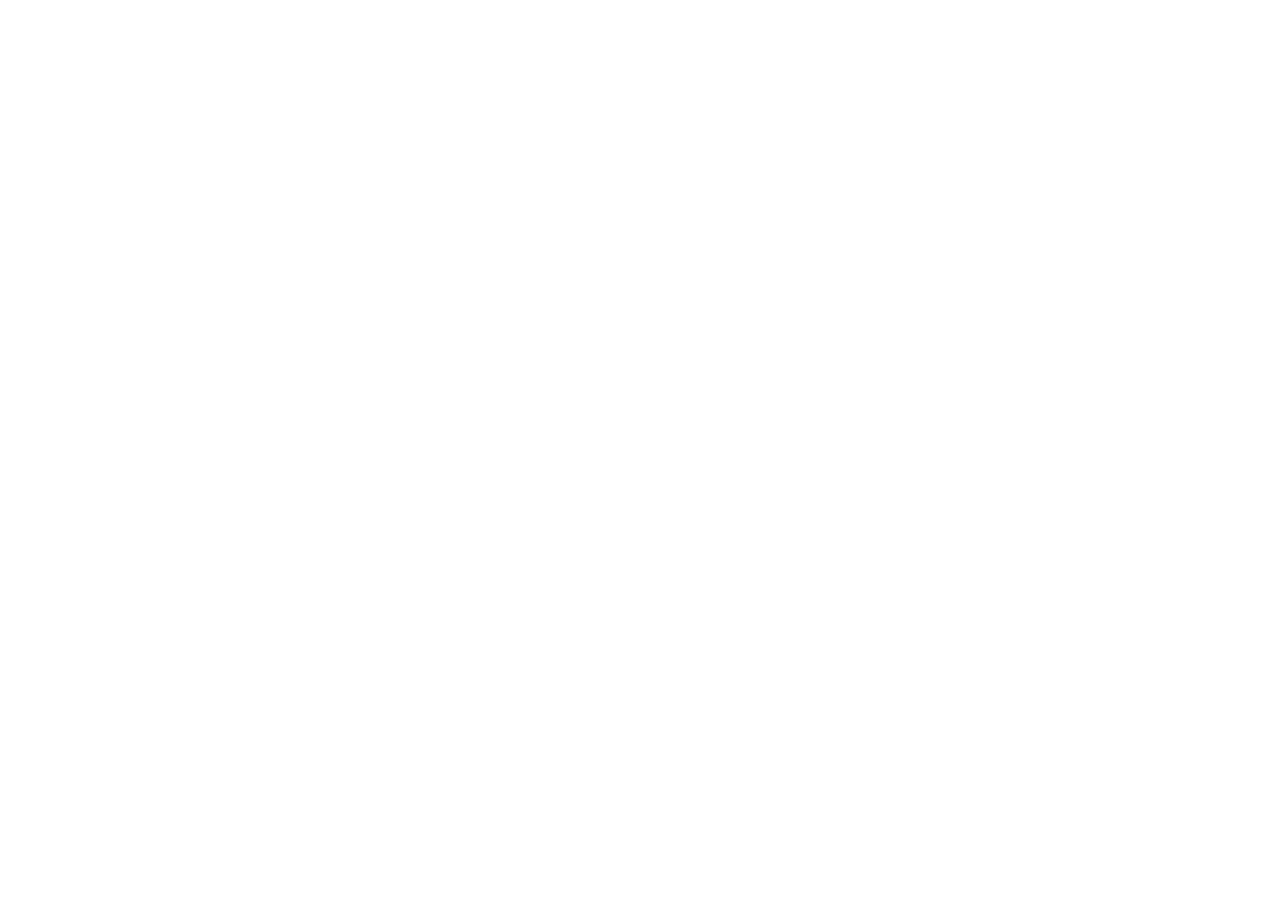
==== home/index.html @ baed829b "init repository" ====
<!DOCTYPE html>
<html lang="en">
<head>
    <meta charset="UTF-8">
    <meta http-equiv="X-UA-Compatible" content="IE=edge">
    <meta name="viewport" content="width=device-width, initial-scale=1.0">
    <title>Homepage</title>
    
    <!-- import jquery -->
    <script src="../assets/lib/jquery.js"></script>
</head>
<body>
    
</body>
</html>
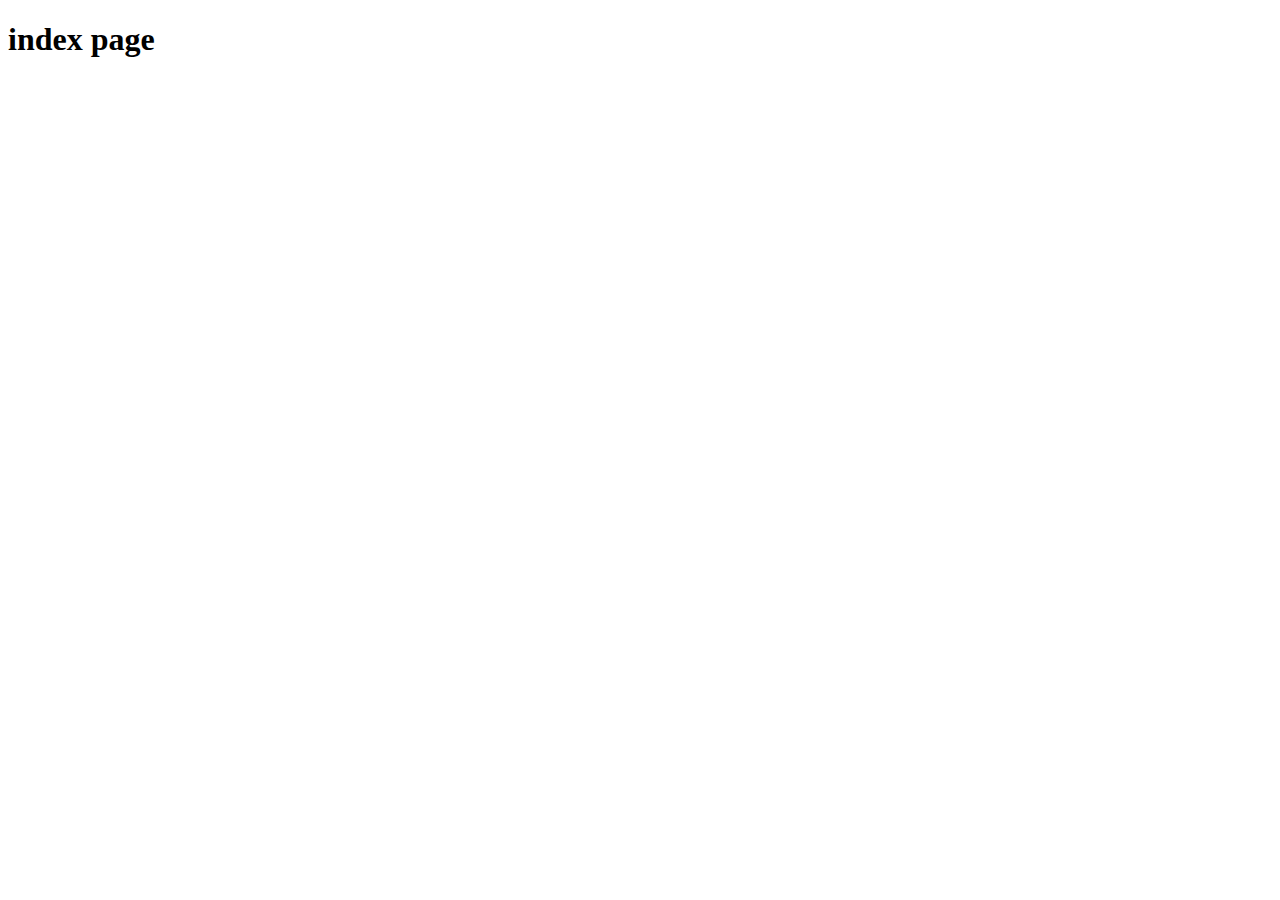
==== commit 862eaf86: "finish registion part" ====
--- a/home/index.html
+++ b/home/index.html
@@ -10,6 +10,6 @@
     <script src="../assets/lib/jquery.js"></script>
 </head>
 <body>
-    
+    <h1>index page</h1>
 </body>
 </html>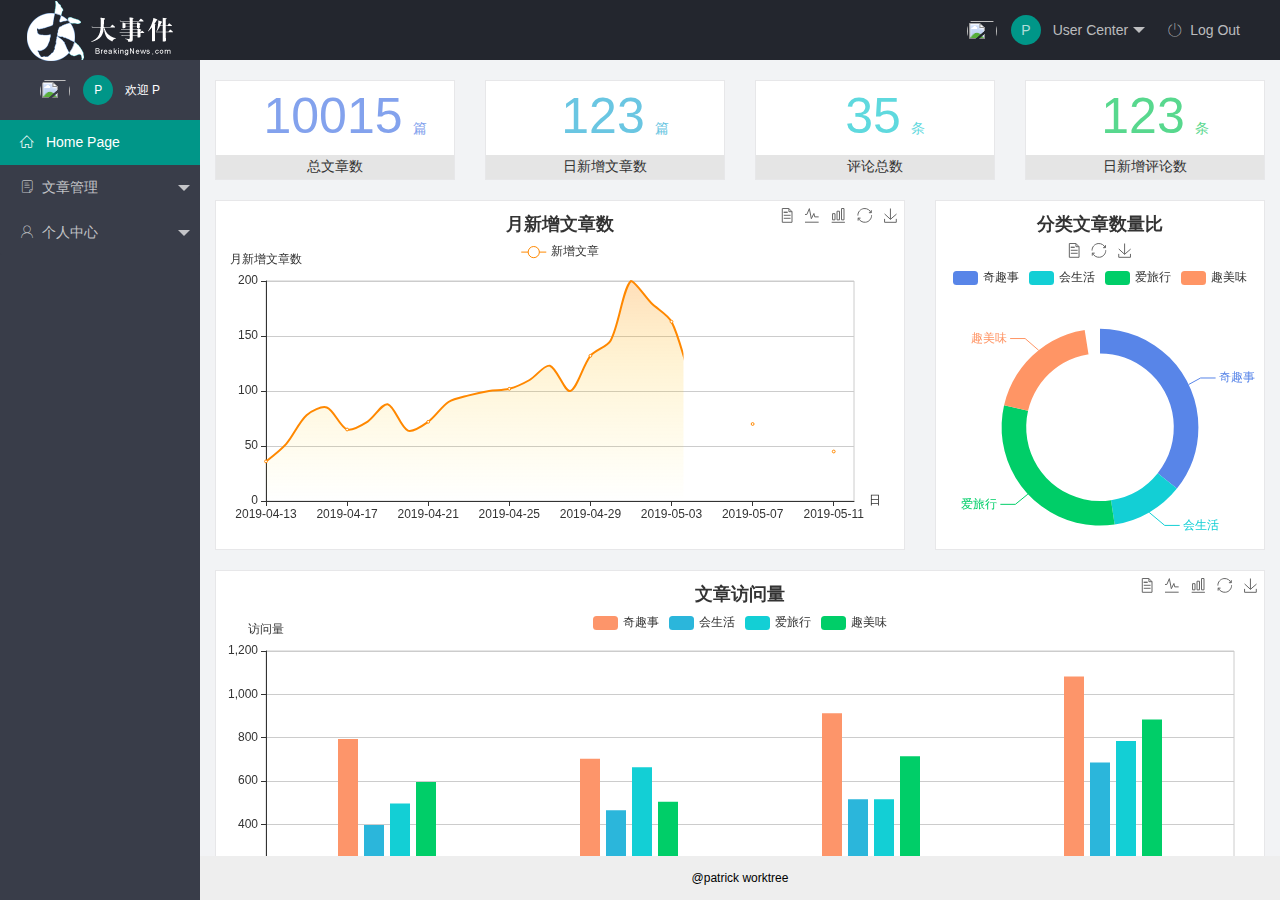
==== commit cc63774b: "80%完成index.html, index.js, 还剩complete函数没完成" ====
--- a/home/index.html
+++ b/home/index.html
@@ -1,15 +1,128 @@
 <!DOCTYPE html>
 <html lang="en">
+
 <head>
     <meta charset="UTF-8">
     <meta http-equiv="X-UA-Compatible" content="IE=edge">
     <meta name="viewport" content="width=device-width, initial-scale=1.0">
-    <title>Homepage</title>
-    
+    <title>Index Page</title>
+    <!-- important font css -->
+    <link rel="stylesheet" href="../assets/fonts/iconfont.css">
+    <!-- import layui css -->
+    <link rel="stylesheet" href="../assets/lib/layui/css/layui.css">
+    <!-- import index.css -->
+    <link rel="stylesheet" href="../assets/css/index.css">
+
+
+</head>
+
+<body class="layui-layout-body">
+    <div class="layui-layout layui-layout-admin">
+        <!-- 头部区域 -->
+        <div class="layui-header">
+            <!-- header log -->
+            <div class="layui-logo">
+                <img src="../assets/images/logo.png" alt="">
+            </div>
+            <ul class="layui-nav layui-layout-right">
+                <li class="layui-nav-item layui-hide layui-show-md-inline-block">
+                    <a href="javascript:;">
+                        <img src="//tva1.sinaimg.cn/crop.0.0.118.118.180/5db11ff4gw1e77d3nqrv8j203b03cweg.jpg"
+                            class="layui-nav-img">
+                        <span class="text-avatar">P</span>
+                        <span>User Center</span>
+                    </a>
+                    <dl class="layui-nav-child">
+                        <dd><a href="javascript:;">User Info</a></dd>
+                        <dd><a href="javascript:;">Change Icon</a></dd>
+                        <dd><a href="javascript:;">Change Password</a></dd>
+
+                    </dl>
+                </li>
+
+                <li class="layui-nav-item" id="btnLogout">
+
+                    <a href="javascript:;">
+                        <span class="iconfont icon-tuichu"></span>Log Out
+                    </a>
+                </li>
+            </ul>
+        </div>
+
+        <!--left side nav bar -->
+        <div class="layui-side layui-bg-black">
+            <div class="layui-side-scroll">
+                <div class="userInfo">
+                    <img src="//tva1.sinaimg.cn/crop.0.0.118.118.180/5db11ff4gw1e77d3nqrv8j203b03cweg.jpg"
+                        class="layui-nav-img">
+                    <span class="text-avatar">P</span>
+                    <span id="welcome">欢迎 P</span>
+
+                </div>
+                <!-- 左侧导航区域 -->
+                <ul class="layui-nav layui-nav-tree" lay-shrink="all" lay-filter="test">
+
+                    <!-- 首页 -->
+                    <li class="layui-nav-item layui-this">
+                        <a href="./dashboard.html" target="screen">
+                            <span class="iconfont icon-home"></span>
+                            Home Page
+                        </a>
+                    </li>
+
+                    <!-- 文章管理 -->
+                    <li class="layui-nav-item">
+                        <a class="" href="javascript:;">
+                            <span class="iconfont icon-16"></span>文章管理</a>
+                        <dl class="layui-nav-child">
+                            <dd><a href="javascript:;"><i class="layui-icon layui-icon-cols"></i> 文章类别</a></dd>
+                            <dd><a href="javascript:;"><i class="layui-icon layui-icon-more"></i>文章列表</a></dd>
+                            <dd><a href="javascript:;"><i class="layui-icon layui-icon-list"></i>发布文章</a></dd>
+
+                        </dl>
+                    </li>
+
+                    <!-- 个人中心 -->
+                    <li class="layui-nav-item">
+                        <a href="javascript:;">
+                            <span class="iconfont icon-user"></span>个人中心</a>
+                        <dl class="layui-nav-child">
+                            <dd><a href="javascript:;"><i class="layui-icon layui-icon-tabs"></i>基本资料</a></dd>
+                            <dd><a href="javascript:;"><i class="layui-icon layui-icon-tabs"></i>更换头像</a></dd>
+                            <dd><a href="javascript:;"><i class="layui-icon layui-icon-tabs"></i>重置密码</a></dd>
+
+                        </dl>
+                    </li>
+
+
+                </ul>
+            </div>
+
+        </div>
+
+        <div class="layui-body">
+            <!-- 内容主体区域 -->
+            <iframe src="./dashboard.html" frameborder="0" name="screen">
+            </iframe>
+            
+        </div>
+
+        <div class="layui-footer">
+            <!-- 底部固定区域 -->
+            @patrick worktree
+        </div>
+    </div>
+
+
+
+    <!--  import layui js-->
+    <script src="../assets/lib/layui/layui.all.js"></script>
     <!-- import jquery -->
     <script src="../assets/lib/jquery.js"></script>
-</head>
-<body>
-    <h1>index page</h1>
+    <!-- import baseAPI.js -->
+    <script src="../assets/js/baseAPI.js"></script>
+    <!-- import index.js -->
+    <script src="../assets/js/index.js"></script>
 </body>
+
 </html>--- a/assets/fonts/iconfont.css
+++ b/assets/fonts/iconfont.css
@@ -0,0 +1,37 @@
+@font-face {font-family: "iconfont";
+  src: url('iconfont.eot?t=1576139966484'); /* IE9 */
+  src: url('iconfont.eot?t=1576139966484#iefix') format('embedded-opentype'), /* IE6-IE8 */
+  url('[data-uri]') format('woff2'),
+  url('iconfont.woff?t=1576139966484') format('woff'),
+  url('iconfont.ttf?t=1576139966484') format('truetype'), /* chrome, firefox, opera, Safari, Android, iOS 4.2+ */
+  url('iconfont.svg?t=1576139966484#iconfont') format('svg'); /* iOS 4.1- */
+}
+
+.iconfont {
+  font-family: "iconfont" !important;
+  font-size: 16px;
+  font-style: normal;
+  -webkit-font-smoothing: antialiased;
+  -moz-osx-font-smoothing: grayscale;
+}
+
+.icon-home:before {
+  content: "\e6a9";
+}
+
+.icon-user:before {
+  content: "\e614";
+}
+
+.icon-pinglun:before {
+  content: "\e616";
+}
+
+.icon-tuichu:before {
+  content: "\e865";
+}
+
+.icon-16:before {
+  content: "\e615";
+}
+
--- a/assets/lib/layui/css/layui.css
+++ b/assets/lib/layui/css/layui.css
@@ -0,0 +1,2 @@
+/** layui-v2.5.5 MIT License By https://www.layui.com */
+ .layui-inline,img{display:inline-block;vertical-align:middle}h1,h2,h3,h4,h5,h6{font-weight:400}.layui-edge,.layui-header,.layui-inline,.layui-main{position:relative}.layui-body,.layui-edge,.layui-elip{overflow:hidden}.layui-btn,.layui-edge,.layui-inline,img{vertical-align:middle}.layui-btn,.layui-disabled,.layui-icon,.layui-unselect{-moz-user-select:none;-webkit-user-select:none;-ms-user-select:none}.layui-elip,.layui-form-checkbox span,.layui-form-pane .layui-form-label{text-overflow:ellipsis;white-space:nowrap}.layui-breadcrumb,.layui-tree-btnGroup{visibility:hidden}blockquote,body,button,dd,div,dl,dt,form,h1,h2,h3,h4,h5,h6,input,li,ol,p,pre,td,textarea,th,ul{margin:0;padding:0;-webkit-tap-highlight-color:rgba(0,0,0,0)}a:active,a:hover{outline:0}img{border:none}li{list-style:none}table{border-collapse:collapse;border-spacing:0}h4,h5,h6{font-size:100%}button,input,optgroup,option,select,textarea{font-family:inherit;font-size:inherit;font-style:inherit;font-weight:inherit;outline:0}pre{white-space:pre-wrap;white-space:-moz-pre-wrap;white-space:-pre-wrap;white-space:-o-pre-wrap;word-wrap:break-word}body{line-height:24px;font:14px Helvetica Neue,Helvetica,PingFang SC,Tahoma,Arial,sans-serif}hr{height:1px;margin:10px 0;border:0;clear:both}a{color:#333;text-decoration:none}a:hover{color:#777}a cite{font-style:normal;*cursor:pointer}.layui-border-box,.layui-border-box *{box-sizing:border-box}.layui-box,.layui-box *{box-sizing:content-box}.layui-clear{clear:both;*zoom:1}.layui-clear:after{content:'\20';clear:both;*zoom:1;display:block;height:0}.layui-inline{*display:inline;*zoom:1}.layui-edge{display:inline-block;width:0;height:0;border-width:6px;border-style:dashed;border-color:transparent}.layui-edge-top{top:-4px;border-bottom-color:#999;border-bottom-style:solid}.layui-edge-right{border-left-color:#999;border-left-style:solid}.layui-edge-bottom{top:2px;border-top-color:#999;border-top-style:solid}.layui-edge-left{border-right-color:#999;border-right-style:solid}.layui-disabled,.layui-disabled:hover{color:#d2d2d2!important;cursor:not-allowed!important}.layui-circle{border-radius:100%}.layui-show{display:block!important}.layui-hide{display:none!important}@font-face{font-family:layui-icon;src:url(../font/iconfont.eot?v=250);src:url(../font/iconfont.eot?v=250#iefix) format('embedded-opentype'),url(../font/iconfont.woff2?v=250) format('woff2'),url(../font/iconfont.woff?v=250) format('woff'),url(../font/iconfont.ttf?v=250) format('truetype'),url(../font/iconfont.svg?v=250#layui-icon) format('svg')}.layui-icon{font-family:layui-icon!important;font-size:16px;font-style:normal;-webkit-font-smoothing:antialiased;-moz-osx-font-smoothing:grayscale}.layui-icon-reply-fill:before{content:"\e611"}.layui-icon-set-fill:before{content:"\e614"}.layui-icon-menu-fill:before{content:"\e60f"}.layui-icon-search:before{content:"\e615"}.layui-icon-share:before{content:"\e641"}.layui-icon-set-sm:before{content:"\e620"}.layui-icon-engine:before{content:"\e628"}.layui-icon-close:before{content:"\1006"}.layui-icon-close-fill:before{content:"\1007"}.layui-icon-chart-screen:before{content:"\e629"}.layui-icon-star:before{content:"\e600"}.layui-icon-circle-dot:before{content:"\e617"}.layui-icon-chat:before{content:"\e606"}.layui-icon-release:before{content:"\e609"}.layui-icon-list:before{content:"\e60a"}.layui-icon-chart:before{content:"\e62c"}.layui-icon-ok-circle:before{content:"\1005"}.layui-icon-layim-theme:before{content:"\e61b"}.layui-icon-table:before{content:"\e62d"}.layui-icon-right:before{content:"\e602"}.layui-icon-left:before{content:"\e603"}.layui-icon-cart-simple:before{content:"\e698"}.layui-icon-face-cry:before{content:"\e69c"}.layui-icon-face-smile:before{content:"\e6af"}.layui-icon-survey:before{content:"\e6b2"}.layui-icon-tree:before{content:"\e62e"}.layui-icon-upload-circle:before{content:"\e62f"}.layui-icon-add-circle:before{content:"\e61f"}.layui-icon-download-circle:before{content:"\e601"}.layui-icon-templeate-1:before{content:"\e630"}.layui-icon-util:before{content:"\e631"}.layui-icon-face-surprised:before{content:"\e664"}.layui-icon-edit:before{content:"\e642"}.layui-icon-speaker:before{content:"\e645"}.layui-icon-down:before{content:"\e61a"}.layui-icon-file:before{content:"\e621"}.layui-icon-layouts:before{content:"\e632"}.layui-icon-rate-half:before{content:"\e6c9"}.layui-icon-add-circle-fine:before{content:"\e608"}.layui-icon-prev-circle:before{content:"\e633"}.layui-icon-read:before{content:"\e705"}.layui-icon-404:before{content:"\e61c"}.layui-icon-carousel:before{content:"\e634"}.layui-icon-help:before{content:"\e607"}.layui-icon-code-circle:before{content:"\e635"}.layui-icon-water:before{content:"\e636"}.layui-icon-username:before{content:"\e66f"}.layui-icon-find-fill:before{content:"\e670"}.layui-icon-about:before{content:"\e60b"}.layui-icon-location:before{content:"\e715"}.layui-icon-up:before{content:"\e619"}.layui-icon-pause:before{content:"\e651"}.layui-icon-date:before{content:"\e637"}.layui-icon-layim-uploadfile:before{content:"\e61d"}.layui-icon-delete:before{content:"\e640"}.layui-icon-play:before{content:"\e652"}.layui-icon-top:before{content:"\e604"}.layui-icon-friends:before{content:"\e612"}.layui-icon-refresh-3:before{content:"\e9aa"}.layui-icon-ok:before{content:"\e605"}.layui-icon-layer:before{content:"\e638"}.layui-icon-face-smile-fine:before{content:"\e60c"}.layui-icon-dollar:before{content:"\e659"}.layui-icon-group:before{content:"\e613"}.layui-icon-layim-download:before{content:"\e61e"}.layui-icon-picture-fine:before{content:"\e60d"}.layui-icon-link:before{content:"\e64c"}.layui-icon-diamond:before{content:"\e735"}.layui-icon-log:before{content:"\e60e"}.layui-icon-rate-solid:before{content:"\e67a"}.layui-icon-fonts-del:before{content:"\e64f"}.layui-icon-unlink:before{content:"\e64d"}.layui-icon-fonts-clear:before{content:"\e639"}.layui-icon-triangle-r:before{content:"\e623"}.layui-icon-circle:before{content:"\e63f"}.layui-icon-radio:before{content:"\e643"}.layui-icon-align-center:before{content:"\e647"}.layui-icon-align-right:before{content:"\e648"}.layui-icon-align-left:before{content:"\e649"}.layui-icon-loading-1:before{content:"\e63e"}.layui-icon-return:before{content:"\e65c"}.layui-icon-fonts-strong:before{content:"\e62b"}.layui-icon-upload:before{content:"\e67c"}.layui-icon-dialogue:before{content:"\e63a"}.layui-icon-video:before{content:"\e6ed"}.layui-icon-headset:before{content:"\e6fc"}.layui-icon-cellphone-fine:before{content:"\e63b"}.layui-icon-add-1:before{content:"\e654"}.layui-icon-face-smile-b:before{content:"\e650"}.layui-icon-fonts-html:before{content:"\e64b"}.layui-icon-form:before{content:"\e63c"}.layui-icon-cart:before{content:"\e657"}.layui-icon-camera-fill:before{content:"\e65d"}.layui-icon-tabs:before{content:"\e62a"}.layui-icon-fonts-code:before{content:"\e64e"}.layui-icon-fire:before{content:"\e756"}.layui-icon-set:before{content:"\e716"}.layui-icon-fonts-u:before{content:"\e646"}.layui-icon-triangle-d:before{content:"\e625"}.layui-icon-tips:before{content:"\e702"}.layui-icon-picture:before{content:"\e64a"}.layui-icon-more-vertical:before{content:"\e671"}.layui-icon-flag:before{content:"\e66c"}.layui-icon-loading:before{content:"\e63d"}.layui-icon-fonts-i:before{content:"\e644"}.layui-icon-refresh-1:before{content:"\e666"}.layui-icon-rmb:before{content:"\e65e"}.layui-icon-home:before{content:"\e68e"}.layui-icon-user:before{content:"\e770"}.layui-icon-notice:before{content:"\e667"}.layui-icon-login-weibo:before{content:"\e675"}.layui-icon-voice:before{content:"\e688"}.layui-icon-upload-drag:before{content:"\e681"}.layui-icon-login-qq:before{content:"\e676"}.layui-icon-snowflake:before{content:"\e6b1"}.layui-icon-file-b:before{content:"\e655"}.layui-icon-template:before{content:"\e663"}.layui-icon-auz:before{content:"\e672"}.layui-icon-console:before{content:"\e665"}.layui-icon-app:before{content:"\e653"}.layui-icon-prev:before{content:"\e65a"}.layui-icon-website:before{content:"\e7ae"}.layui-icon-next:before{content:"\e65b"}.layui-icon-component:before{content:"\e857"}.layui-icon-more:before{content:"\e65f"}.layui-icon-login-wechat:before{content:"\e677"}.layui-icon-shrink-right:before{content:"\e668"}.layui-icon-spread-left:before{content:"\e66b"}.layui-icon-camera:before{content:"\e660"}.layui-icon-note:before{content:"\e66e"}.layui-icon-refresh:before{content:"\e669"}.layui-icon-female:before{content:"\e661"}.layui-icon-male:before{content:"\e662"}.layui-icon-password:before{content:"\e673"}.layui-icon-senior:before{content:"\e674"}.layui-icon-theme:before{content:"\e66a"}.layui-icon-tread:before{content:"\e6c5"}.layui-icon-praise:before{content:"\e6c6"}.layui-icon-star-fill:before{content:"\e658"}.layui-icon-rate:before{content:"\e67b"}.layui-icon-template-1:before{content:"\e656"}.layui-icon-vercode:before{content:"\e679"}.layui-icon-cellphone:before{content:"\e678"}.layui-icon-screen-full:before{content:"\e622"}.layui-icon-screen-restore:before{content:"\e758"}.layui-icon-cols:before{content:"\e610"}.layui-icon-export:before{content:"\e67d"}.layui-icon-print:before{content:"\e66d"}.layui-icon-slider:before{content:"\e714"}.layui-icon-addition:before{content:"\e624"}.layui-icon-subtraction:before{content:"\e67e"}.layui-icon-service:before{content:"\e626"}.layui-icon-transfer:before{content:"\e691"}.layui-main{width:1140px;margin:0 auto}.layui-header{z-index:1000;height:60px}.layui-header a:hover{transition:all .5s;-webkit-transition:all .5s}.layui-side{position:fixed;left:0;top:0;bottom:0;z-index:999;width:200px;overflow-x:hidden}.layui-side-scroll{position:relative;width:220px;height:100%;overflow-x:hidden}.layui-body{position:absolute;left:200px;right:0;top:0;bottom:0;z-index:998;width:auto;overflow-y:auto;box-sizing:border-box}.layui-layout-body{overflow:hidden}.layui-layout-admin .layui-header{background-color:#23262E}.layui-layout-admin .layui-side{top:60px;width:200px;overflow-x:hidden}.layui-layout-admin .layui-body{position:fixed;top:60px;bottom:44px}.layui-layout-admin .layui-main{width:auto;margin:0 15px}.layui-layout-admin .layui-footer{position:fixed;left:200px;right:0;bottom:0;height:44px;line-height:44px;padding:0 15px;background-color:#eee}.layui-layout-admin .layui-logo{position:absolute;left:0;top:0;width:200px;height:100%;line-height:60px;text-align:center;color:#009688;font-size:16px}.layui-layout-admin .layui-header .layui-nav{background:0 0}.layui-layout-left{position:absolute!important;left:200px;top:0}.layui-layout-right{position:absolute!important;right:0;top:0}.layui-container{position:relative;margin:0 auto;padding:0 15px;box-sizing:border-box}.layui-fluid{position:relative;margin:0 auto;padding:0 15px}.layui-row:after,.layui-row:before{content:'';display:block;clear:both}.layui-col-lg1,.layui-col-lg10,.layui-col-lg11,.layui-col-lg12,.layui-col-lg2,.layui-col-lg3,.layui-col-lg4,.layui-col-lg5,.layui-col-lg6,.layui-col-lg7,.layui-col-lg8,.layui-col-lg9,.layui-col-md1,.layui-col-md10,.layui-col-md11,.layui-col-md12,.layui-col-md2,.layui-col-md3,.layui-col-md4,.layui-col-md5,.layui-col-md6,.layui-col-md7,.layui-col-md8,.layui-col-md9,.layui-col-sm1,.layui-col-sm10,.layui-col-sm11,.layui-col-sm12,.layui-col-sm2,.layui-col-sm3,.layui-col-sm4,.layui-col-sm5,.layui-col-sm6,.layui-col-sm7,.layui-col-sm8,.layui-col-sm9,.layui-col-xs1,.layui-col-xs10,.layui-col-xs11,.layui-col-xs12,.layui-col-xs2,.layui-col-xs3,.layui-col-xs4,.layui-col-xs5,.layui-col-xs6,.layui-col-xs7,.layui-col-xs8,.layui-col-xs9{position:relative;display:block;box-sizing:border-box}.layui-col-xs1,.layui-col-xs10,.layui-col-xs11,.layui-col-xs12,.layui-col-xs2,.layui-col-xs3,.layui-col-xs4,.layui-col-xs5,.layui-col-xs6,.layui-col-xs7,.layui-col-xs8,.layui-col-xs9{float:left}.layui-col-xs1{width:8.33333333%}.layui-col-xs2{width:16.66666667%}.layui-col-xs3{width:25%}.layui-col-xs4{width:33.33333333%}.layui-col-xs5{width:41.66666667%}.layui-col-xs6{width:50%}.layui-col-xs7{width:58.33333333%}.layui-col-xs8{width:66.66666667%}.layui-col-xs9{width:75%}.layui-col-xs10{width:83.33333333%}.layui-col-xs11{width:91.66666667%}.layui-col-xs12{width:100%}.layui-col-xs-offset1{margin-left:8.33333333%}.layui-col-xs-offset2{margin-left:16.66666667%}.layui-col-xs-offset3{margin-left:25%}.layui-col-xs-offset4{margin-left:33.33333333%}.layui-col-xs-offset5{margin-left:41.66666667%}.layui-col-xs-offset6{margin-left:50%}.layui-col-xs-offset7{margin-left:58.33333333%}.layui-col-xs-offset8{margin-left:66.66666667%}.layui-col-xs-offset9{margin-left:75%}.layui-col-xs-offset10{margin-left:83.33333333%}.layui-col-xs-offset11{margin-left:91.66666667%}.layui-col-xs-offset12{margin-left:100%}@media screen and (max-width:768px){.layui-hide-xs{display:none!important}.layui-show-xs-block{display:block!important}.layui-show-xs-inline{display:inline!important}.layui-show-xs-inline-block{display:inline-block!important}}@media screen and (min-width:768px){.layui-container{width:750px}.layui-hide-sm{display:none!important}.layui-show-sm-block{display:block!important}.layui-show-sm-inline{display:inline!important}.layui-show-sm-inline-block{display:inline-block!important}.layui-col-sm1,.layui-col-sm10,.layui-col-sm11,.layui-col-sm12,.layui-col-sm2,.layui-col-sm3,.layui-col-sm4,.layui-col-sm5,.layui-col-sm6,.layui-col-sm7,.layui-col-sm8,.layui-col-sm9{float:left}.layui-col-sm1{width:8.33333333%}.layui-col-sm2{width:16.66666667%}.layui-col-sm3{width:25%}.layui-col-sm4{width:33.33333333%}.layui-col-sm5{width:41.66666667%}.layui-col-sm6{width:50%}.layui-col-sm7{width:58.33333333%}.layui-col-sm8{width:66.66666667%}.layui-col-sm9{width:75%}.layui-col-sm10{width:83.33333333%}.layui-col-sm11{width:91.66666667%}.layui-col-sm12{width:100%}.layui-col-sm-offset1{margin-left:8.33333333%}.layui-col-sm-offset2{margin-left:16.66666667%}.layui-col-sm-offset3{margin-left:25%}.layui-col-sm-offset4{margin-left:33.33333333%}.layui-col-sm-offset5{margin-left:41.66666667%}.layui-col-sm-offset6{margin-left:50%}.layui-col-sm-offset7{margin-left:58.33333333%}.layui-col-sm-offset8{margin-left:66.66666667%}.layui-col-sm-offset9{margin-left:75%}.layui-col-sm-offset10{margin-left:83.33333333%}.layui-col-sm-offset11{margin-left:91.66666667%}.layui-col-sm-offset12{margin-left:100%}}@media screen and (min-width:992px){.layui-container{width:970px}.layui-hide-md{display:none!important}.layui-show-md-block{display:block!important}.layui-show-md-inline{display:inline!important}.layui-show-md-inline-block{display:inline-block!important}.layui-col-md1,.layui-col-md10,.layui-col-md11,.layui-col-md12,.layui-col-md2,.layui-col-md3,.layui-col-md4,.layui-col-md5,.layui-col-md6,.layui-col-md7,.layui-col-md8,.layui-col-md9{float:left}.layui-col-md1{width:8.33333333%}.layui-col-md2{width:16.66666667%}.layui-col-md3{width:25%}.layui-col-md4{width:33.33333333%}.layui-col-md5{width:41.66666667%}.layui-col-md6{width:50%}.layui-col-md7{width:58.33333333%}.layui-col-md8{width:66.66666667%}.layui-col-md9{width:75%}.layui-col-md10{width:83.33333333%}.layui-col-md11{width:91.66666667%}.layui-col-md12{width:100%}.layui-col-md-offset1{margin-left:8.33333333%}.layui-col-md-offset2{margin-left:16.66666667%}.layui-col-md-offset3{margin-left:25%}.layui-col-md-offset4{margin-left:33.33333333%}.layui-col-md-offset5{margin-left:41.66666667%}.layui-col-md-offset6{margin-left:50%}.layui-col-md-offset7{margin-left:58.33333333%}.layui-col-md-offset8{margin-left:66.66666667%}.layui-col-md-offset9{margin-left:75%}.layui-col-md-offset10{margin-left:83.33333333%}.layui-col-md-offset11{margin-left:91.66666667%}.layui-col-md-offset12{margin-left:100%}}@media screen and (min-width:1200px){.layui-container{width:1170px}.layui-hide-lg{display:none!important}.layui-show-lg-block{display:block!important}.layui-show-lg-inline{display:inline!important}.layui-show-lg-inline-block{display:inline-block!important}.layui-col-lg1,.layui-col-lg10,.layui-col-lg11,.layui-col-lg12,.layui-col-lg2,.layui-col-lg3,.layui-col-lg4,.layui-col-lg5,.layui-col-lg6,.layui-col-lg7,.layui-col-lg8,.layui-col-lg9{float:left}.layui-col-lg1{width:8.33333333%}.layui-col-lg2{width:16.66666667%}.layui-col-lg3{width:25%}.layui-col-lg4{width:33.33333333%}.layui-col-lg5{width:41.66666667%}.layui-col-lg6{width:50%}.layui-col-lg7{width:58.33333333%}.layui-col-lg8{width:66.66666667%}.layui-col-lg9{width:75%}.layui-col-lg10{width:83.33333333%}.layui-col-lg11{width:91.66666667%}.layui-col-lg12{width:100%}.layui-col-lg-offset1{margin-left:8.33333333%}.layui-col-lg-offset2{margin-left:16.66666667%}.layui-col-lg-offset3{margin-left:25%}.layui-col-lg-offset4{margin-left:33.33333333%}.layui-col-lg-offset5{margin-left:41.66666667%}.layui-col-lg-offset6{margin-left:50%}.layui-col-lg-offset7{margin-left:58.33333333%}.layui-col-lg-offset8{margin-left:66.66666667%}.layui-col-lg-offset9{margin-left:75%}.layui-col-lg-offset10{margin-left:83.33333333%}.layui-col-lg-offset11{margin-left:91.66666667%}.layui-col-lg-offset12{margin-left:100%}}.layui-col-space1{margin:-.5px}.layui-col-space1>*{padding:.5px}.layui-col-space3{margin:-1.5px}.layui-col-space3>*{padding:1.5px}.layui-col-space5{margin:-2.5px}.layui-col-space5>*{padding:2.5px}.layui-col-space8{margin:-3.5px}.layui-col-space8>*{padding:3.5px}.layui-col-space10{margin:-5px}.layui-col-space10>*{padding:5px}.layui-col-space12{margin:-6px}.layui-col-space12>*{padding:6px}.layui-col-space15{margin:-7.5px}.layui-col-space15>*{padding:7.5px}.layui-col-space18{margin:-9px}.layui-col-space18>*{padding:9px}.layui-col-space20{margin:-10px}.layui-col-space20>*{padding:10px}.layui-col-space22{margin:-11px}.layui-col-space22>*{padding:11px}.layui-col-space25{margin:-12.5px}.layui-col-space25>*{padding:12.5px}.layui-col-space30{margin:-15px}.layui-col-space30>*{padding:15px}.layui-btn,.layui-input,.layui-select,.layui-textarea,.layui-upload-button{outline:0;-webkit-appearance:none;transition:all .3s;-webkit-transition:all .3s;box-sizing:border-box}.layui-elem-quote{margin-bottom:10px;padding:15px;line-height:22px;border-left:5px solid #009688;border-radius:0 2px 2px 0;background-color:#f2f2f2}.layui-quote-nm{border-style:solid;border-width:1px 1px 1px 5px;background:0 0}.layui-elem-field{margin-bottom:10px;padding:0;border-width:1px;border-style:solid}.layui-elem-field legend{margin-left:20px;padding:0 10px;font-size:20px;font-weight:300}.layui-field-title{margin:10px 0 20px;border-width:1px 0 0}.layui-field-box{padding:10px 15px}.layui-field-title .layui-field-box{padding:10px 0}.layui-progress{position:relative;height:6px;border-radius:20px;background-color:#e2e2e2}.layui-progress-bar{position:absolute;left:0;top:0;width:0;max-width:100%;height:6px;border-radius:20px;text-align:right;background-color:#5FB878;transition:all .3s;-webkit-transition:all .3s}.layui-progress-big,.layui-progress-big .layui-progress-bar{height:18px;line-height:18px}.layui-progress-text{position:relative;top:-20px;line-height:18px;font-size:12px;color:#666}.layui-progress-big .layui-progress-text{position:static;padding:0 10px;color:#fff}.layui-collapse{border-width:1px;border-style:solid;border-radius:2px}.layui-colla-content,.layui-colla-item{border-top-width:1px;border-top-style:solid}.layui-colla-item:first-child{border-top:none}.layui-colla-title{position:relative;height:42px;line-height:42px;padding:0 15px 0 35px;color:#333;background-color:#f2f2f2;cursor:pointer;font-size:14px;overflow:hidden}.layui-colla-content{display:none;padding:10px 15px;line-height:22px;color:#666}.layui-colla-icon{position:absolute;left:15px;top:0;font-size:14px}.layui-card{margin-bottom:15px;border-radius:2px;background-color:#fff;box-shadow:0 1px 2px 0 rgba(0,0,0,.05)}.layui-card:last-child{margin-bottom:0}.layui-card-header{position:relative;height:42px;line-height:42px;padding:0 15px;border-bottom:1px solid #f6f6f6;color:#333;border-radius:2px 2px 0 0;font-size:14px}.layui-bg-black,.layui-bg-blue,.layui-bg-cyan,.layui-bg-green,.layui-bg-orange,.layui-bg-red{color:#fff!important}.layui-card-body{position:relative;padding:10px 15px;line-height:24px}.layui-card-body[pad15]{padding:15px}.layui-card-body[pad20]{padding:20px}.layui-card-body .layui-table{margin:5px 0}.layui-card .layui-tab{margin:0}.layui-panel-window{position:relative;padding:15px;border-radius:0;border-top:5px solid #E6E6E6;background-color:#fff}.layui-auxiliar-moving{position:fixed;left:0;right:0;top:0;bottom:0;width:100%;height:100%;background:0 0;z-index:9999999999}.layui-form-label,.layui-form-mid,.layui-form-select,.layui-input-block,.layui-input-inline,.layui-textarea{position:relative}.layui-bg-red{background-color:#FF5722!important}.layui-bg-orange{background-color:#FFB800!important}.layui-bg-green{background-color:#009688!important}.layui-bg-cyan{background-color:#2F4056!important}.layui-bg-blue{background-color:#1E9FFF!important}.layui-bg-black{background-color:#393D49!important}.layui-bg-gray{background-color:#eee!important;color:#666!important}.layui-badge-rim,.layui-colla-content,.layui-colla-item,.layui-collapse,.layui-elem-field,.layui-form-pane .layui-form-item[pane],.layui-form-pane .layui-form-label,.layui-input,.layui-layedit,.layui-layedit-tool,.layui-quote-nm,.layui-select,.layui-tab-bar,.layui-tab-card,.layui-tab-title,.layui-tab-title .layui-this:after,.layui-textarea{border-color:#e6e6e6}.layui-timeline-item:before,hr{background-color:#e6e6e6}.layui-text{line-height:22px;font-size:14px;color:#666}.layui-text h1,.layui-text h2,.layui-text h3{font-weight:500;color:#333}.layui-text h1{font-size:30px}.layui-text h2{font-size:24px}.layui-text h3{font-size:18px}.layui-text a:not(.layui-btn){color:#01AAED}.layui-text a:not(.layui-btn):hover{text-decoration:underline}.layui-text ul{padding:5px 0 5px 15px}.layui-text ul li{margin-top:5px;list-style-type:disc}.layui-text em,.layui-word-aux{color:#999!important;padding:0 5px!important}.layui-btn{display:inline-block;height:38px;line-height:38px;padding:0 18px;background-color:#009688;color:#fff;white-space:nowrap;text-align:center;font-size:14px;border:none;border-radius:2px;cursor:pointer}.layui-btn:hover{opacity:.8;filter:alpha(opacity=80);color:#fff}.layui-btn:active{opacity:1;filter:alpha(opacity=100)}.layui-btn+.layui-btn{margin-left:10px}.layui-btn-container{font-size:0}.layui-btn-container .layui-btn{margin-right:10px;margin-bottom:10px}.layui-btn-container .layui-btn+.layui-btn{margin-left:0}.layui-table .layui-btn-container .layui-btn{margin-bottom:9px}.layui-btn-radius{border-radius:100px}.layui-btn .layui-icon{margin-right:3px;font-size:18px;vertical-align:bottom;vertical-align:middle\9}.layui-btn-primary{border:1px solid #C9C9C9;background-color:#fff;color:#555}.layui-btn-primary:hover{border-color:#009688;color:#333}.layui-btn-normal{background-color:#1E9FFF}.layui-btn-warm{background-color:#FFB800}.layui-btn-danger{background-color:#FF5722}.layui-btn-checked{background-color:#5FB878}.layui-btn-disabled,.layui-btn-disabled:active,.layui-btn-disabled:hover{border:1px solid #e6e6e6;background-color:#FBFBFB;color:#C9C9C9;cursor:not-allowed;opacity:1}.layui-btn-lg{height:44px;line-height:44px;padding:0 25px;font-size:16px}.layui-btn-sm{height:30px;line-height:30px;padding:0 10px;font-size:12px}.layui-btn-sm i{font-size:16px!important}.layui-btn-xs{height:22px;line-height:22px;padding:0 5px;font-size:12px}.layui-btn-xs i{font-size:14px!important}.layui-btn-group{display:inline-block;vertical-align:middle;font-size:0}.layui-btn-group .layui-btn{margin-left:0!important;margin-right:0!important;border-left:1px solid rgba(255,255,255,.5);border-radius:0}.layui-btn-group .layui-btn-primary{border-left:none}.layui-btn-group .layui-btn-primary:hover{border-color:#C9C9C9;color:#009688}.layui-btn-group .layui-btn:first-child{border-left:none;border-radius:2px 0 0 2px}.layui-btn-group .layui-btn-primary:first-child{border-left:1px solid #c9c9c9}.layui-btn-group .layui-btn:last-child{border-radius:0 2px 2px 0}.layui-btn-group .layui-btn+.layui-btn{margin-left:0}.layui-btn-group+.layui-btn-group{margin-left:10px}.layui-btn-fluid{width:100%}.layui-input,.layui-select,.layui-textarea{height:38px;line-height:1.3;line-height:38px\9;border-width:1px;border-style:solid;background-color:#fff;border-radius:2px}.layui-input::-webkit-input-placeholder,.layui-select::-webkit-input-placeholder,.layui-textarea::-webkit-input-placeholder{line-height:1.3}.layui-input,.layui-textarea{display:block;width:100%;padding-left:10px}.layui-input:hover,.layui-textarea:hover{border-color:#D2D2D2!important}.layui-input:focus,.layui-textarea:focus{border-color:#C9C9C9!important}.layui-textarea{min-height:100px;height:auto;line-height:20px;padding:6px 10px;resize:vertical}.layui-select{padding:0 10px}.layui-form input[type=checkbox],.layui-form input[type=radio],.layui-form select{display:none}.layui-form [lay-ignore]{display:initial}.layui-form-item{margin-bottom:15px;clear:both;*zoom:1}.layui-form-item:after{content:'\20';clear:both;*zoom:1;display:block;height:0}.layui-form-label{float:left;display:block;padding:9px 15px;width:80px;font-weight:400;line-height:20px;text-align:right}.layui-form-label-col{display:block;float:none;padding:9px 0;line-height:20px;text-align:left}.layui-form-item .layui-inline{margin-bottom:5px;margin-right:10px}.layui-input-block{margin-left:110px;min-height:36px}.layui-input-inline{display:inline-block;vertical-align:middle}.layui-form-item .layui-input-inline{float:left;width:190px;margin-right:10px}.layui-form-text .layui-input-inline{width:auto}.layui-form-mid{float:left;display:block;padding:9px 0!important;line-height:20px;margin-right:10px}.layui-form-danger+.layui-form-select .layui-input,.layui-form-danger:focus{border-color:#FF5722!important}.layui-form-select .layui-input{padding-right:30px;cursor:pointer}.layui-form-select .layui-edge{position:absolute;right:10px;top:50%;margin-top:-3px;cursor:pointer;border-width:6px;border-top-color:#c2c2c2;border-top-style:solid;transition:all .3s;-webkit-transition:all .3s}.layui-form-select dl{display:none;position:absolute;left:0;top:42px;padding:5px 0;z-index:899;min-width:100%;border:1px solid #d2d2d2;max-height:300px;overflow-y:auto;background-color:#fff;border-radius:2px;box-shadow:0 2px 4px rgba(0,0,0,.12);box-sizing:border-box}.layui-form-select dl dd,.layui-form-select dl dt{padding:0 10px;line-height:36px;white-space:nowrap;overflow:hidden;text-overflow:ellipsis}.layui-form-select dl dt{font-size:12px;color:#999}.layui-form-select dl dd{cursor:pointer}.layui-form-select dl dd:hover{background-color:#f2f2f2;-webkit-transition:.5s all;transition:.5s all}.layui-form-select .layui-select-group dd{padding-left:20px}.layui-form-select dl dd.layui-select-tips{padding-left:10px!important;color:#999}.layui-form-select dl dd.layui-this{background-color:#5FB878;color:#fff}.layui-form-checkbox,.layui-form-select dl dd.layui-disabled{background-color:#fff}.layui-form-selected dl{display:block}.layui-form-checkbox,.layui-form-checkbox *,.layui-form-switch{display:inline-block;vertical-align:middle}.layui-form-selected .layui-edge{margin-top:-9px;-webkit-transform:rotate(180deg);transform:rotate(180deg);margin-top:-3px\9}:root .layui-form-selected .layui-edge{margin-top:-9px\0/IE9}.layui-form-selectup dl{top:auto;bottom:42px}.layui-select-none{margin:5px 0;text-align:center;color:#999}.layui-select-disabled .layui-disabled{border-color:#eee!important}.layui-select-disabled .layui-edge{border-top-color:#d2d2d2}.layui-form-checkbox{position:relative;height:30px;line-height:30px;margin-right:10px;padding-right:30px;cursor:pointer;font-size:0;-webkit-transition:.1s linear;transition:.1s linear;box-sizing:border-box}.layui-form-checkbox span{padding:0 10px;height:100%;font-size:14px;border-radius:2px 0 0 2px;background-color:#d2d2d2;color:#fff;overflow:hidden}.layui-form-checkbox:hover span{background-color:#c2c2c2}.layui-form-checkbox i{position:absolute;right:0;top:0;width:30px;height:28px;border:1px solid #d2d2d2;border-left:none;border-radius:0 2px 2px 0;color:#fff;font-size:20px;text-align:center}.layui-form-checkbox:hover i{border-color:#c2c2c2;color:#c2c2c2}.layui-form-checked,.layui-form-checked:hover{border-color:#5FB878}.layui-form-checked span,.layui-form-checked:hover span{background-color:#5FB878}.layui-form-checked i,.layui-form-checked:hover i{color:#5FB878}.layui-form-item .layui-form-checkbox{margin-top:4px}.layui-form-checkbox[lay-skin=primary]{height:auto!important;line-height:normal!important;min-width:18px;min-height:18px;border:none!important;margin-right:0;padding-left:28px;padding-right:0;background:0 0}.layui-form-checkbox[lay-skin=primary] span{padding-left:0;padding-right:15px;line-height:18px;background:0 0;color:#666}.layui-form-checkbox[lay-skin=primary] i{right:auto;left:0;width:16px;height:16px;line-height:16px;border:1px solid #d2d2d2;font-size:12px;border-radius:2px;background-color:#fff;-webkit-transition:.1s linear;transition:.1s linear}.layui-form-checkbox[lay-skin=primary]:hover i{border-color:#5FB878;color:#fff}.layui-form-checked[lay-skin=primary] i{border-color:#5FB878!important;background-color:#5FB878;color:#fff}.layui-checkbox-disbaled[lay-skin=primary] span{background:0 0!important;color:#c2c2c2}.layui-checkbox-disbaled[lay-skin=primary]:hover i{border-color:#d2d2d2}.layui-form-item .layui-form-checkbox[lay-skin=primary]{margin-top:10px}.layui-form-switch{position:relative;height:22px;line-height:22px;min-width:35px;padding:0 5px;margin-top:8px;border:1px solid #d2d2d2;border-radius:20px;cursor:pointer;background-color:#fff;-webkit-transition:.1s linear;transition:.1s linear}.layui-form-switch i{position:absolute;left:5px;top:3px;width:16px;height:16px;border-radius:20px;background-color:#d2d2d2;-webkit-transition:.1s linear;transition:.1s linear}.layui-form-switch em{position:relative;top:0;width:25px;margin-left:21px;padding:0!important;text-align:center!important;color:#999!important;font-style:normal!important;font-size:12px}.layui-form-onswitch{border-color:#5FB878;background-color:#5FB878}.layui-checkbox-disbaled,.layui-checkbox-disbaled i{border-color:#e2e2e2!important}.layui-form-onswitch i{left:100%;margin-left:-21px;background-color:#fff}.layui-form-onswitch em{margin-left:5px;margin-right:21px;color:#fff!important}.layui-checkbox-disbaled span{background-color:#e2e2e2!important}.layui-checkbox-disbaled:hover i{color:#fff!important}[lay-radio]{display:none}.layui-form-radio,.layui-form-radio *{display:inline-block;vertical-align:middle}.layui-form-radio{line-height:28px;margin:6px 10px 0 0;padding-right:10px;cursor:pointer;font-size:0}.layui-form-radio *{font-size:14px}.layui-form-radio>i{margin-right:8px;font-size:22px;color:#c2c2c2}.layui-form-radio>i:hover,.layui-form-radioed>i{color:#5FB878}.layui-radio-disbaled>i{color:#e2e2e2!important}.layui-form-pane .layui-form-label{width:110px;padding:8px 15px;height:38px;line-height:20px;border-width:1px;border-style:solid;border-radius:2px 0 0 2px;text-align:center;background-color:#FBFBFB;overflow:hidden;box-sizing:border-box}.layui-form-pane .layui-input-inline{margin-left:-1px}.layui-form-pane .layui-input-block{margin-left:110px;left:-1px}.layui-form-pane .layui-input{border-radius:0 2px 2px 0}.layui-form-pane .layui-form-text .layui-form-label{float:none;width:100%;border-radius:2px;box-sizing:border-box;text-align:left}.layui-form-pane .layui-form-text .layui-input-inline{display:block;margin:0;top:-1px;clear:both}.layui-form-pane .layui-form-text .layui-input-block{margin:0;left:0;top:-1px}.layui-form-pane .layui-form-text .layui-textarea{min-height:100px;border-radius:0 0 2px 2px}.layui-form-pane .layui-form-checkbox{margin:4px 0 4px 10px}.layui-form-pane .layui-form-radio,.layui-form-pane .layui-form-switch{margin-top:6px;margin-left:10px}.layui-form-pane .layui-form-item[pane]{position:relative;border-width:1px;border-style:solid}.layui-form-pane .layui-form-item[pane] .layui-form-label{position:absolute;left:0;top:0;height:100%;border-width:0 1px 0 0}.layui-form-pane .layui-form-item[pane] .layui-input-inline{margin-left:110px}@media screen and (max-width:450px){.layui-form-item .layui-form-label{text-overflow:ellipsis;overflow:hidden;white-space:nowrap}.layui-form-item .layui-inline{display:block;margin-right:0;margin-bottom:20px;clear:both}.layui-form-item .layui-inline:after{content:'\20';clear:both;display:block;height:0}.layui-form-item .layui-input-inline{display:block;float:none;left:-3px;width:auto;margin:0 0 10px 112px}.layui-form-item .layui-input-inline+.layui-form-mid{margin-left:110px;top:-5px;padding:0}.layui-form-item .layui-form-checkbox{margin-right:5px;margin-bottom:5px}}.layui-layedit{border-width:1px;border-style:solid;border-radius:2px}.layui-layedit-tool{padding:3px 5px;border-bottom-width:1px;border-bottom-style:solid;font-size:0}.layedit-tool-fixed{position:fixed;top:0;border-top:1px solid #e2e2e2}.layui-layedit-tool .layedit-tool-mid,.layui-layedit-tool .layui-icon{display:inline-block;vertical-align:middle;text-align:center;font-size:14px}.layui-layedit-tool .layui-icon{position:relative;width:32px;height:30px;line-height:30px;margin:3px 5px;color:#777;cursor:pointer;border-radius:2px}.layui-layedit-tool .layui-icon:hover{color:#393D49}.layui-layedit-tool .layui-icon:active{color:#000}.layui-layedit-tool .layedit-tool-active{background-color:#e2e2e2;color:#000}.layui-layedit-tool .layui-disabled,.layui-layedit-tool .layui-disabled:hover{color:#d2d2d2;cursor:not-allowed}.layui-layedit-tool .layedit-tool-mid{width:1px;height:18px;margin:0 10px;background-color:#d2d2d2}.layedit-tool-html{width:50px!important;font-size:30px!important}.layedit-tool-b,.layedit-tool-code,.layedit-tool-help{font-size:16px!important}.layedit-tool-d,.layedit-tool-face,.layedit-tool-image,.layedit-tool-unlink{font-size:18px!important}.layedit-tool-image input{position:absolute;font-size:0;left:0;top:0;width:100%;height:100%;opacity:.01;filter:Alpha(opacity=1);cursor:pointer}.layui-layedit-iframe iframe{display:block;width:100%}#LAY_layedit_code{overflow:hidden}.layui-laypage{display:inline-block;*display:inline;*zoom:1;vertical-align:middle;margin:10px 0;font-size:0}.layui-laypage>a:first-child,.layui-laypage>a:first-child em{border-radius:2px 0 0 2px}.layui-laypage>a:last-child,.layui-laypage>a:last-child em{border-radius:0 2px 2px 0}.layui-laypage>:first-child{margin-left:0!important}.layui-laypage>:last-child{margin-right:0!important}.layui-laypage a,.layui-laypage button,.layui-laypage input,.layui-laypage select,.layui-laypage span{border:1px solid #e2e2e2}.layui-laypage a,.layui-laypage span{display:inline-block;*display:inline;*zoom:1;vertical-align:middle;padding:0 15px;height:28px;line-height:28px;margin:0 -1px 5px 0;background-color:#fff;color:#333;font-size:12px}.layui-flow-more a *,.layui-laypage input,.layui-table-view select[lay-ignore]{display:inline-block}.layui-laypage a:hover{color:#009688}.layui-laypage em{font-style:normal}.layui-laypage .layui-laypage-spr{color:#999;font-weight:700}.layui-laypage a{text-decoration:none}.layui-laypage .layui-laypage-curr{position:relative}.layui-laypage .layui-laypage-curr em{position:relative;color:#fff}.layui-laypage .layui-laypage-curr .layui-laypage-em{position:absolute;left:-1px;top:-1px;padding:1px;width:100%;height:100%;background-color:#009688}.layui-laypage-em{border-radius:2px}.layui-laypage-next em,.layui-laypage-prev em{font-family:Sim sun;font-size:16px}.layui-laypage .layui-laypage-count,.layui-laypage .layui-laypage-limits,.layui-laypage .layui-laypage-refresh,.layui-laypage .layui-laypage-skip{margin-left:10px;margin-right:10px;padding:0;border:none}.layui-laypage .layui-laypage-limits,.layui-laypage .layui-laypage-refresh{vertical-align:top}.layui-laypage .layui-laypage-refresh i{font-size:18px;cursor:pointer}.layui-laypage select{height:22px;padding:3px;border-radius:2px;cursor:pointer}.layui-laypage .layui-laypage-skip{height:30px;line-height:30px;color:#999}.layui-laypage button,.layui-laypage input{height:30px;line-height:30px;border-radius:2px;vertical-align:top;background-color:#fff;box-sizing:border-box}.layui-laypage input{width:40px;margin:0 10px;padding:0 3px;text-align:center}.layui-laypage input:focus,.layui-laypage select:focus{border-color:#009688!important}.layui-laypage button{margin-left:10px;padding:0 10px;cursor:pointer}.layui-table,.layui-table-view{margin:10px 0}.layui-flow-more{margin:10px 0;text-align:center;color:#999;font-size:14px}.layui-flow-more a{height:32px;line-height:32px}.layui-flow-more a *{vertical-align:top}.layui-flow-more a cite{padding:0 20px;border-radius:3px;background-color:#eee;color:#333;font-style:normal}.layui-flow-more a cite:hover{opacity:.8}.layui-flow-more a i{font-size:30px;color:#737383}.layui-table{width:100%;background-color:#fff;color:#666}.layui-table tr{transition:all .3s;-webkit-transition:all .3s}.layui-table th{text-align:left;font-weight:400}.layui-table tbody tr:hover,.layui-table thead tr,.layui-table-click,.layui-table-header,.layui-table-hover,.layui-table-mend,.layui-table-patch,.layui-table-tool,.layui-table-total,.layui-table-total tr,.layui-table[lay-even] tr:nth-child(even){background-color:#f2f2f2}.layui-table td,.layui-table th,.layui-table-col-set,.layui-table-fixed-r,.layui-table-grid-down,.layui-table-header,.layui-table-page,.layui-table-tips-main,.layui-table-tool,.layui-table-total,.layui-table-view,.layui-table[lay-skin=line],.layui-table[lay-skin=row]{border-width:1px;border-style:solid;border-color:#e6e6e6}.layui-table td,.layui-table th{position:relative;padding:9px 15px;min-height:20px;line-height:20px;font-size:14px}.layui-table[lay-skin=line] td,.layui-table[lay-skin=line] th{border-width:0 0 1px}.layui-table[lay-skin=row] td,.layui-table[lay-skin=row] th{border-width:0 1px 0 0}.layui-table[lay-skin=nob] td,.layui-table[lay-skin=nob] th{border:none}.layui-table img{max-width:100px}.layui-table[lay-size=lg] td,.layui-table[lay-size=lg] th{padding:15px 30px}.layui-table-view .layui-table[lay-size=lg] .layui-table-cell{height:40px;line-height:40px}.layui-table[lay-size=sm] td,.layui-table[lay-size=sm] th{font-size:12px;padding:5px 10px}.layui-table-view .layui-table[lay-size=sm] .layui-table-cell{height:20px;line-height:20px}.layui-table[lay-data]{display:none}.layui-table-box{position:relative;overflow:hidden}.layui-table-view .layui-table{position:relative;width:auto;margin:0}.layui-table-view .layui-table[lay-skin=line]{border-width:0 1px 0 0}.layui-table-view .layui-table[lay-skin=row]{border-width:0 0 1px}.layui-table-view .layui-table td,.layui-table-view .layui-table th{padding:5px 0;border-top:none;border-left:none}.layui-table-view .layui-table th.layui-unselect .layui-table-cell span{cursor:pointer}.layui-table-view .layui-table td{cursor:default}.layui-table-view .layui-table td[data-edit=text]{cursor:text}.layui-table-view .layui-form-checkbox[lay-skin=primary] i{width:18px;height:18px}.layui-table-view .layui-form-radio{line-height:0;padding:0}.layui-table-view .layui-form-radio>i{margin:0;font-size:20px}.layui-table-init{position:absolute;left:0;top:0;width:100%;height:100%;text-align:center;z-index:110}.layui-table-init .layui-icon{position:absolute;left:50%;top:50%;margin:-15px 0 0 -15px;font-size:30px;color:#c2c2c2}.layui-table-header{border-width:0 0 1px;overflow:hidden}.layui-table-header .layui-table{margin-bottom:-1px}.layui-table-tool .layui-inline[lay-event]{position:relative;width:26px;height:26px;padding:5px;line-height:16px;margin-right:10px;text-align:center;color:#333;border:1px solid #ccc;cursor:pointer;-webkit-transition:.5s all;transition:.5s all}.layui-table-tool .layui-inline[lay-event]:hover{border:1px solid #999}.layui-table-tool-temp{padding-right:120px}.layui-table-tool-self{position:absolute;right:17px;top:10px}.layui-table-tool .layui-table-tool-self .layui-inline[lay-event]{margin:0 0 0 10px}.layui-table-tool-panel{position:absolute;top:29px;left:-1px;padding:5px 0;min-width:150px;min-height:40px;border:1px solid #d2d2d2;text-align:left;overflow-y:auto;background-color:#fff;box-shadow:0 2px 4px rgba(0,0,0,.12)}.layui-table-cell,.layui-table-tool-panel li{overflow:hidden;text-overflow:ellipsis;white-space:nowrap}.layui-table-tool-panel li{padding:0 10px;line-height:30px;-webkit-transition:.5s all;transition:.5s all}.layui-table-tool-panel li .layui-form-checkbox[lay-skin=primary]{width:100%;padding-left:28px}.layui-table-tool-panel li:hover{background-color:#f2f2f2}.layui-table-tool-panel li .layui-form-checkbox[lay-skin=primary] i{position:absolute;left:0;top:0}.layui-table-tool-panel li .layui-form-checkbox[lay-skin=primary] span{padding:0}.layui-table-tool .layui-table-tool-self .layui-table-tool-panel{left:auto;right:-1px}.layui-table-col-set{position:absolute;right:0;top:0;width:20px;height:100%;border-width:0 0 0 1px;background-color:#fff}.layui-table-sort{width:10px;height:20px;margin-left:5px;cursor:pointer!important}.layui-table-sort .layui-edge{position:absolute;left:5px;border-width:5px}.layui-table-sort .layui-table-sort-asc{top:3px;border-top:none;border-bottom-style:solid;border-bottom-color:#b2b2b2}.layui-table-sort .layui-table-sort-asc:hover{border-bottom-color:#666}.layui-table-sort .layui-table-sort-desc{bottom:5px;border-bottom:none;border-top-style:solid;border-top-color:#b2b2b2}.layui-table-sort .layui-table-sort-desc:hover{border-top-color:#666}.layui-table-sort[lay-sort=asc] .layui-table-sort-asc{border-bottom-color:#000}.layui-table-sort[lay-sort=desc] .layui-table-sort-desc{border-top-color:#000}.layui-table-cell{height:28px;line-height:28px;padding:0 15px;position:relative;box-sizing:border-box}.layui-table-cell .layui-form-checkbox[lay-skin=primary]{top:-1px;padding:0}.layui-table-cell .layui-table-link{color:#01AAED}.laytable-cell-checkbox,.laytable-cell-numbers,.laytable-cell-radio,.laytable-cell-space{padding:0;text-align:center}.layui-table-body{position:relative;overflow:auto;margin-right:-1px;margin-bottom:-1px}.layui-table-body .layui-none{line-height:26px;padding:15px;text-align:center;color:#999}.layui-table-fixed{position:absolute;left:0;top:0;z-index:101}.layui-table-fixed .layui-table-body{overflow:hidden}.layui-table-fixed-l{box-shadow:0 -1px 8px rgba(0,0,0,.08)}.layui-table-fixed-r{left:auto;right:-1px;border-width:0 0 0 1px;box-shadow:-1px 0 8px rgba(0,0,0,.08)}.layui-table-fixed-r .layui-table-header{position:relative;overflow:visible}.layui-table-mend{position:absolute;right:-49px;top:0;height:100%;width:50px}.layui-table-tool{position:relative;z-index:890;width:100%;min-height:50px;line-height:30px;padding:10px 15px;border-width:0 0 1px}.layui-table-tool .layui-btn-container{margin-bottom:-10px}.layui-table-page,.layui-table-total{border-width:1px 0 0;margin-bottom:-1px;overflow:hidden}.layui-table-page{position:relative;width:100%;padding:7px 7px 0;height:41px;font-size:12px;white-space:nowrap}.layui-table-page>div{height:26px}.layui-table-page .layui-laypage{margin:0}.layui-table-page .layui-laypage a,.layui-table-page .layui-laypage span{height:26px;line-height:26px;margin-bottom:10px;border:none;background:0 0}.layui-table-page .layui-laypage a,.layui-table-page .layui-laypage span.layui-laypage-curr{padding:0 12px}.layui-table-page .layui-laypage span{margin-left:0;padding:0}.layui-table-page .layui-laypage .layui-laypage-prev{margin-left:-7px!important}.layui-table-page .layui-laypage .layui-laypage-curr .layui-laypage-em{left:0;top:0;padding:0}.layui-table-page .layui-laypage button,.layui-table-page .layui-laypage input{height:26px;line-height:26px}.layui-table-page .layui-laypage input{width:40px}.layui-table-page .layui-laypage button{padding:0 10px}.layui-table-page select{height:18px}.layui-table-patch .layui-table-cell{padding:0;width:30px}.layui-table-edit{position:absolute;left:0;top:0;width:100%;height:100%;padding:0 14px 1px;border-radius:0;box-shadow:1px 1px 20px rgba(0,0,0,.15)}.layui-table-edit:focus{border-color:#5FB878!important}select.layui-table-edit{padding:0 0 0 10px;border-color:#C9C9C9}.layui-table-view .layui-form-checkbox,.layui-table-view .layui-form-radio,.layui-table-view .layui-form-switch{top:0;margin:0;box-sizing:content-box}.layui-table-view .layui-form-checkbox{top:-1px;height:26px;line-height:26px}.layui-table-view .layui-form-checkbox i{height:26px}.layui-table-grid .layui-table-cell{overflow:visible}.layui-table-grid-down{position:absolute;top:0;right:0;width:26px;height:100%;padding:5px 0;border-width:0 0 0 1px;text-align:center;background-color:#fff;color:#999;cursor:pointer}.layui-table-grid-down .layui-icon{position:absolute;top:50%;left:50%;margin:-8px 0 0 -8px}.layui-table-grid-down:hover{background-color:#fbfbfb}body .layui-table-tips .layui-layer-content{background:0 0;padding:0;box-shadow:0 1px 6px rgba(0,0,0,.12)}.layui-table-tips-main{margin:-44px 0 0 -1px;max-height:150px;padding:8px 15px;font-size:14px;overflow-y:scroll;background-color:#fff;color:#666}.layui-table-tips-c{position:absolute;right:-3px;top:-13px;width:20px;height:20px;padding:3px;cursor:pointer;background-color:#666;border-radius:50%;color:#fff}.layui-table-tips-c:hover{background-color:#777}.layui-table-tips-c:before{position:relative;right:-2px}.layui-upload-file{display:none!important;opacity:.01;filter:Alpha(opacity=1)}.layui-upload-drag,.layui-upload-form,.layui-upload-wrap{display:inline-block}.layui-upload-list{margin:10px 0}.layui-upload-choose{padding:0 10px;color:#999}.layui-upload-drag{position:relative;padding:30px;border:1px dashed #e2e2e2;background-color:#fff;text-align:center;cursor:pointer;color:#999}.layui-upload-drag .layui-icon{font-size:50px;color:#009688}.layui-upload-drag[lay-over]{border-color:#009688}.layui-upload-iframe{position:absolute;width:0;height:0;border:0;visibility:hidden}.layui-upload-wrap{position:relative;vertical-align:middle}.layui-upload-wrap .layui-upload-file{display:block!important;position:absolute;left:0;top:0;z-index:10;font-size:100px;width:100%;height:100%;opacity:.01;filter:Alpha(opacity=1);cursor:pointer}.layui-transfer-active,.layui-transfer-box{display:inline-block;vertical-align:middle}.layui-transfer-box,.layui-transfer-header,.layui-transfer-search{border-width:0;border-style:solid;border-color:#e6e6e6}.layui-transfer-box{position:relative;border-width:1px;width:200px;height:360px;border-radius:2px;background-color:#fff}.layui-transfer-box .layui-form-checkbox{width:100%;margin:0!important}.layui-transfer-header{height:38px;line-height:38px;padding:0 10px;border-bottom-width:1px}.layui-transfer-search{position:relative;padding:10px;border-bottom-width:1px}.layui-transfer-search .layui-input{height:32px;padding-left:30px;font-size:12px}.layui-transfer-search .layui-icon-search{position:absolute;left:20px;top:50%;margin-top:-8px;color:#666}.layui-transfer-active{margin:0 15px}.layui-transfer-active .layui-btn{display:block;margin:0;padding:0 15px;background-color:#5FB878;border-color:#5FB878;color:#fff}.layui-transfer-active .layui-btn-disabled{background-color:#FBFBFB;border-color:#e6e6e6;color:#C9C9C9}.layui-transfer-active .layui-btn:first-child{margin-bottom:15px}.layui-transfer-active .layui-btn .layui-icon{margin:0;font-size:14px!important}.layui-transfer-data{padding:5px 0;overflow:auto}.layui-transfer-data li{height:32px;line-height:32px;padding:0 10px}.layui-transfer-data li:hover{background-color:#f2f2f2;transition:.5s all}.layui-transfer-data .layui-none{padding:15px 10px;text-align:center;color:#999}.layui-nav{position:relative;padding:0 20px;background-color:#393D49;color:#fff;border-radius:2px;font-size:0;box-sizing:border-box}.layui-nav *{font-size:14px}.layui-nav .layui-nav-item{position:relative;display:inline-block;*display:inline;*zoom:1;vertical-align:middle;line-height:60px}.layui-nav .layui-nav-item a{display:block;padding:0 20px;color:#fff;color:rgba(255,255,255,.7);transition:all .3s;-webkit-transition:all .3s}.layui-nav .layui-this:after,.layui-nav-bar,.layui-nav-tree .layui-nav-itemed:after{position:absolute;left:0;top:0;width:0;height:5px;background-color:#5FB878;transition:all .2s;-webkit-transition:all .2s}.layui-nav-bar{z-index:1000}.layui-nav .layui-nav-item a:hover,.layui-nav .layui-this a{color:#fff}.layui-nav .layui-this:after{content:'';top:auto;bottom:0;width:100%}.layui-nav-img{width:30px;height:30px;margin-right:10px;border-radius:50%}.layui-nav .layui-nav-more{content:'';width:0;height:0;border-style:solid dashed dashed;border-color:#fff transparent transparent;overflow:hidden;cursor:pointer;transition:all .2s;-webkit-transition:all .2s;position:absolute;top:50%;right:3px;margin-top:-3px;border-width:6px;border-top-color:rgba(255,255,255,.7)}.layui-nav .layui-nav-mored,.layui-nav-itemed>a .layui-nav-more{margin-top:-9px;border-style:dashed dashed solid;border-color:transparent transparent #fff}.layui-nav-child{display:none;position:absolute;left:0;top:65px;min-width:100%;line-height:36px;padding:5px 0;box-shadow:0 2px 4px rgba(0,0,0,.12);border:1px solid #d2d2d2;background-color:#fff;z-index:100;border-radius:2px;white-space:nowrap}.layui-nav .layui-nav-child a{color:#333}.layui-nav .layui-nav-child a:hover{background-color:#f2f2f2;color:#000}.layui-nav-child dd{position:relative}.layui-nav .layui-nav-child dd.layui-this a,.layui-nav-child dd.layui-this{background-color:#5FB878;color:#fff}.layui-nav-child dd.layui-this:after{display:none}.layui-nav-tree{width:200px;padding:0}.layui-nav-tree .layui-nav-item{display:block;width:100%;line-height:45px}.layui-nav-tree .layui-nav-item a{position:relative;height:45px;line-height:45px;text-overflow:ellipsis;overflow:hidden;white-space:nowrap}.layui-nav-tree .layui-nav-item a:hover{background-color:#4E5465}.layui-nav-tree .layui-nav-bar{width:5px;height:0;background-color:#009688}.layui-nav-tree .layui-nav-child dd.layui-this,.layui-nav-tree .layui-nav-child dd.layui-this a,.layui-nav-tree .layui-this,.layui-nav-tree .layui-this>a,.layui-nav-tree .layui-this>a:hover{background-color:#009688;color:#fff}.layui-nav-tree .layui-this:after{display:none}.layui-nav-itemed>a,.layui-nav-tree .layui-nav-title a,.layui-nav-tree .layui-nav-title a:hover{color:#fff!important}.layui-nav-tree .layui-nav-child{position:relative;z-index:0;top:0;border:none;box-shadow:none}.layui-nav-tree .layui-nav-child a{height:40px;line-height:40px;color:#fff;color:rgba(255,255,255,.7)}.layui-nav-tree .layui-nav-child,.layui-nav-tree .layui-nav-child a:hover{background:0 0;color:#fff}.layui-nav-tree .layui-nav-more{right:10px}.layui-nav-itemed>.layui-nav-child{display:block;padding:0;background-color:rgba(0,0,0,.3)!important}.layui-nav-itemed>.layui-nav-child>.layui-this>.layui-nav-child{display:block}.layui-nav-side{position:fixed;top:0;bottom:0;left:0;overflow-x:hidden;z-index:999}.layui-bg-blue .layui-nav-bar,.layui-bg-blue .layui-nav-itemed:after,.layui-bg-blue .layui-this:after{background-color:#93D1FF}.layui-bg-blue .layui-nav-child dd.layui-this{background-color:#1E9FFF}.layui-bg-blue .layui-nav-itemed>a,.layui-nav-tree.layui-bg-blue .layui-nav-title a,.layui-nav-tree.layui-bg-blue .layui-nav-title a:hover{background-color:#007DDB!important}.layui-breadcrumb{font-size:0}.layui-breadcrumb>*{font-size:14px}.layui-breadcrumb a{color:#999!important}.layui-breadcrumb a:hover{color:#5FB878!important}.layui-breadcrumb a cite{color:#666;font-style:normal}.layui-breadcrumb span[lay-separator]{margin:0 10px;color:#999}.layui-tab{margin:10px 0;text-align:left!important}.layui-tab[overflow]>.layui-tab-title{overflow:hidden}.layui-tab-title{position:relative;left:0;height:40px;white-space:nowrap;font-size:0;border-bottom-width:1px;border-bottom-style:solid;transition:all .2s;-webkit-transition:all .2s}.layui-tab-title li{display:inline-block;*display:inline;*zoom:1;vertical-align:middle;font-size:14px;transition:all .2s;-webkit-transition:all .2s;position:relative;line-height:40px;min-width:65px;padding:0 15px;text-align:center;cursor:pointer}.layui-tab-title li a{display:block}.layui-tab-title .layui-this{color:#000}.layui-tab-title .layui-this:after{position:absolute;left:0;top:0;content:'';width:100%;height:41px;border-width:1px;border-style:solid;border-bottom-color:#fff;border-radius:2px 2px 0 0;box-sizing:border-box;pointer-events:none}.layui-tab-bar{position:absolute;right:0;top:0;z-index:10;width:30px;height:39px;line-height:39px;border-width:1px;border-style:solid;border-radius:2px;text-align:center;background-color:#fff;cursor:pointer}.layui-tab-bar .layui-icon{position:relative;display:inline-block;top:3px;transition:all .3s;-webkit-transition:all .3s}.layui-tab-item{display:none}.layui-tab-more{padding-right:30px;height:auto!important;white-space:normal!important}.layui-tab-more li.layui-this:after{border-bottom-color:#e2e2e2;border-radius:2px}.layui-tab-more .layui-tab-bar .layui-icon{top:-2px;top:3px\9;-webkit-transform:rotate(180deg);transform:rotate(180deg)}:root .layui-tab-more .layui-tab-bar .layui-icon{top:-2px\0/IE9}.layui-tab-content{padding:10px}.layui-tab-title li .layui-tab-close{position:relative;display:inline-block;width:18px;height:18px;line-height:20px;margin-left:8px;top:1px;text-align:center;font-size:14px;color:#c2c2c2;transition:all .2s;-webkit-transition:all .2s}.layui-tab-title li .layui-tab-close:hover{border-radius:2px;background-color:#FF5722;color:#fff}.layui-tab-brief>.layui-tab-title .layui-this{color:#009688}.layui-tab-brief>.layui-tab-more li.layui-this:after,.layui-tab-brief>.layui-tab-title .layui-this:after{border:none;border-radius:0;border-bottom:2px solid #5FB878}.layui-tab-brief[overflow]>.layui-tab-title .layui-this:after{top:-1px}.layui-tab-card{border-width:1px;border-style:solid;border-radius:2px;box-shadow:0 2px 5px 0 rgba(0,0,0,.1)}.layui-tab-card>.layui-tab-title{background-color:#f2f2f2}.layui-tab-card>.layui-tab-title li{margin-right:-1px;margin-left:-1px}.layui-tab-card>.layui-tab-title .layui-this{background-color:#fff}.layui-tab-card>.layui-tab-title .layui-this:after{border-top:none;border-width:1px;border-bottom-color:#fff}.layui-tab-card>.layui-tab-title .layui-tab-bar{height:40px;line-height:40px;border-radius:0;border-top:none;border-right:none}.layui-tab-card>.layui-tab-more .layui-this{background:0 0;color:#5FB878}.layui-tab-card>.layui-tab-more .layui-this:after{border:none}.layui-timeline{padding-left:5px}.layui-timeline-item{position:relative;padding-bottom:20px}.layui-timeline-axis{position:absolute;left:-5px;top:0;z-index:10;width:20px;height:20px;line-height:20px;background-color:#fff;color:#5FB878;border-radius:50%;text-align:center;cursor:pointer}.layui-timeline-axis:hover{color:#FF5722}.layui-timeline-item:before{content:'';position:absolute;left:5px;top:0;z-index:0;width:1px;height:100%}.layui-timeline-item:last-child:before{display:none}.layui-timeline-item:first-child:before{display:block}.layui-timeline-content{padding-left:25px}.layui-timeline-title{position:relative;margin-bottom:10px}.layui-badge,.layui-badge-dot,.layui-badge-rim{position:relative;display:inline-block;padding:0 6px;font-size:12px;text-align:center;background-color:#FF5722;color:#fff;border-radius:2px}.layui-badge{height:18px;line-height:18px}.layui-badge-dot{width:8px;height:8px;padding:0;border-radius:50%}.layui-badge-rim{height:18px;line-height:18px;border-width:1px;border-style:solid;background-color:#fff;color:#666}.layui-btn .layui-badge,.layui-btn .layui-badge-dot{margin-left:5px}.layui-nav .layui-badge,.layui-nav .layui-badge-dot{position:absolute;top:50%;margin:-8px 6px 0}.layui-tab-title .layui-badge,.layui-tab-title .layui-badge-dot{left:5px;top:-2px}.layui-carousel{position:relative;left:0;top:0;background-color:#f8f8f8}.layui-carousel>[carousel-item]{position:relative;width:100%;height:100%;overflow:hidden}.layui-carousel>[carousel-item]:before{position:absolute;content:'\e63d';left:50%;top:50%;width:100px;line-height:20px;margin:-10px 0 0 -50px;text-align:center;color:#c2c2c2;font-family:layui-icon!important;font-size:30px;font-style:normal;-webkit-font-smoothing:antialiased;-moz-osx-font-smoothing:grayscale}.layui-carousel>[carousel-item]>*{display:none;position:absolute;left:0;top:0;width:100%;height:100%;background-color:#f8f8f8;transition-duration:.3s;-webkit-transition-duration:.3s}.layui-carousel-updown>*{-webkit-transition:.3s ease-in-out up;transition:.3s ease-in-out up}.layui-carousel-arrow{display:none\9;opacity:0;position:absolute;left:10px;top:50%;margin-top:-18px;width:36px;height:36px;line-height:36px;text-align:center;font-size:20px;border:0;border-radius:50%;background-color:rgba(0,0,0,.2);color:#fff;-webkit-transition-duration:.3s;transition-duration:.3s;cursor:pointer}.layui-carousel-arrow[lay-type=add]{left:auto!important;right:10px}.layui-carousel:hover .layui-carousel-arrow[lay-type=add],.layui-carousel[lay-arrow=always] .layui-carousel-arrow[lay-type=add]{right:20px}.layui-carousel[lay-arrow=always] .layui-carousel-arrow{opacity:1;left:20px}.layui-carousel[lay-arrow=none] .layui-carousel-arrow{display:none}.layui-carousel-arrow:hover,.layui-carousel-ind ul:hover{background-color:rgba(0,0,0,.35)}.layui-carousel:hover .layui-carousel-arrow{display:block\9;opacity:1;left:20px}.layui-carousel-ind{position:relative;top:-35px;width:100%;line-height:0!important;text-align:center;font-size:0}.layui-carousel[lay-indicator=outside]{margin-bottom:30px}.layui-carousel[lay-indicator=outside] .layui-carousel-ind{top:10px}.layui-carousel[lay-indicator=outside] .layui-carousel-ind ul{background-color:rgba(0,0,0,.5)}.layui-carousel[lay-indicator=none] .layui-carousel-ind{display:none}.layui-carousel-ind ul{display:inline-block;padding:5px;background-color:rgba(0,0,0,.2);border-radius:10px;-webkit-transition-duration:.3s;transition-duration:.3s}.layui-carousel-ind li{display:inline-block;width:10px;height:10px;margin:0 3px;font-size:14px;background-color:#e2e2e2;background-color:rgba(255,255,255,.5);border-radius:50%;cursor:pointer;-webkit-transition-duration:.3s;transition-duration:.3s}.layui-carousel-ind li:hover{background-color:rgba(255,255,255,.7)}.layui-carousel-ind li.layui-this{background-color:#fff}.layui-carousel>[carousel-item]>.layui-carousel-next,.layui-carousel>[carousel-item]>.layui-carousel-prev,.layui-carousel>[carousel-item]>.layui-this{display:block}.layui-carousel>[carousel-item]>.layui-this{left:0}.layui-carousel>[carousel-item]>.layui-carousel-prev{left:-100%}.layui-carousel>[carousel-item]>.layui-carousel-next{left:100%}.layui-carousel>[carousel-item]>.layui-carousel-next.layui-carousel-left,.layui-carousel>[carousel-item]>.layui-carousel-prev.layui-carousel-right{left:0}.layui-carousel>[carousel-item]>.layui-this.layui-carousel-left{left:-100%}.layui-carousel>[carousel-item]>.layui-this.layui-carousel-right{left:100%}.layui-carousel[lay-anim=updown] .layui-carousel-arrow{left:50%!important;top:20px;margin:0 0 0 -18px}.layui-carousel[lay-anim=updown]>[carousel-item]>*,.layui-carousel[lay-anim=fade]>[carousel-item]>*{left:0!important}.layui-carousel[lay-anim=updown] .layui-carousel-arrow[lay-type=add]{top:auto!important;bottom:20px}.layui-carousel[lay-anim=updown] .layui-carousel-ind{position:absolute;top:50%;right:20px;width:auto;height:auto}.layui-carousel[lay-anim=updown] .layui-carousel-ind ul{padding:3px 5px}.layui-carousel[lay-anim=updown] .layui-carousel-ind li{display:block;margin:6px 0}.layui-carousel[lay-anim=updown]>[carousel-item]>.layui-this{top:0}.layui-carousel[lay-anim=updown]>[carousel-item]>.layui-carousel-prev{top:-100%}.layui-carousel[lay-anim=updown]>[carousel-item]>.layui-carousel-next{top:100%}.layui-carousel[lay-anim=updown]>[carousel-item]>.layui-carousel-next.layui-carousel-left,.layui-carousel[lay-anim=updown]>[carousel-item]>.layui-carousel-prev.layui-carousel-right{top:0}.layui-carousel[lay-anim=updown]>[carousel-item]>.layui-this.layui-carousel-left{top:-100%}.layui-carousel[lay-anim=updown]>[carousel-item]>.layui-this.layui-carousel-right{top:100%}.layui-carousel[lay-anim=fade]>[carousel-item]>.layui-carousel-next,.layui-carousel[lay-anim=fade]>[carousel-item]>.layui-carousel-prev{opacity:0}.layui-carousel[lay-anim=fade]>[carousel-item]>.layui-carousel-next.layui-carousel-left,.layui-carousel[lay-anim=fade]>[carousel-item]>.layui-carousel-prev.layui-carousel-right{opacity:1}.layui-carousel[lay-anim=fade]>[carousel-item]>.layui-this.layui-carousel-left,.layui-carousel[lay-anim=fade]>[carousel-item]>.layui-this.layui-carousel-right{opacity:0}.layui-fixbar{position:fixed;right:15px;bottom:15px;z-index:999999}.layui-fixbar li{width:50px;height:50px;line-height:50px;margin-bottom:1px;text-align:center;cursor:pointer;font-size:30px;background-color:#9F9F9F;color:#fff;border-radius:2px;opacity:.95}.layui-fixbar li:hover{opacity:.85}.layui-fixbar li:active{opacity:1}.layui-fixbar .layui-fixbar-top{display:none;font-size:40px}body .layui-util-face{border:none;background:0 0}body .layui-util-face .layui-layer-content{padding:0;background-color:#fff;color:#666;box-shadow:none}.layui-util-face .layui-layer-TipsG{display:none}.layui-util-face ul{position:relative;width:372px;padding:10px;border:1px solid #D9D9D9;background-color:#fff;box-shadow:0 0 20px rgba(0,0,0,.2)}.layui-util-face ul li{cursor:pointer;float:left;border:1px solid #e8e8e8;height:22px;width:26px;overflow:hidden;margin:-1px 0 0 -1px;padding:4px 2px;text-align:center}.layui-util-face ul li:hover{position:relative;z-index:2;border:1px solid #eb7350;background:#fff9ec}.layui-code{position:relative;margin:10px 0;padding:15px;line-height:20px;border:1px solid #ddd;border-left-width:6px;background-color:#F2F2F2;color:#333;font-family:Courier New;font-size:12px}.layui-rate,.layui-rate *{display:inline-block;vertical-align:middle}.layui-rate{padding:10px 5px 10px 0;font-size:0}.layui-rate li i.layui-icon{font-size:20px;color:#FFB800;margin-right:5px;transition:all .3s;-webkit-transition:all .3s}.layui-rate li i:hover{cursor:pointer;transform:scale(1.12);-webkit-transform:scale(1.12)}.layui-rate[readonly] li i:hover{cursor:default;transform:scale(1)}.layui-colorpicker{width:26px;height:26px;border:1px solid #e6e6e6;padding:5px;border-radius:2px;line-height:24px;display:inline-block;cursor:pointer;transition:all .3s;-webkit-transition:all .3s}.layui-colorpicker:hover{border-color:#d2d2d2}.layui-colorpicker.layui-colorpicker-lg{width:34px;height:34px;line-height:32px}.layui-colorpicker.layui-colorpicker-sm{width:24px;height:24px;line-height:22px}.layui-colorpicker.layui-colorpicker-xs{width:22px;height:22px;line-height:20px}.layui-colorpicker-trigger-bgcolor{display:block;background:url([data-uri]);border-radius:2px}.layui-colorpicker-trigger-span{display:block;height:100%;box-sizing:border-box;border:1px solid rgba(0,0,0,.15);border-radius:2px;text-align:center}.layui-colorpicker-trigger-i{display:inline-block;color:#FFF;font-size:12px}.layui-colorpicker-trigger-i.layui-icon-close{color:#999}.layui-colorpicker-main{position:absolute;z-index:66666666;width:280px;padding:7px;background:#FFF;border:1px solid #d2d2d2;border-radius:2px;box-shadow:0 2px 4px rgba(0,0,0,.12)}.layui-colorpicker-main-wrapper{height:180px;position:relative}.layui-colorpicker-basis{width:260px;height:100%;position:relative}.layui-colorpicker-basis-white{width:100%;height:100%;position:absolute;top:0;left:0;background:linear-gradient(90deg,#FFF,hsla(0,0%,100%,0))}.layui-colorpicker-basis-black{width:100%;height:100%;position:absolute;top:0;left:0;background:linear-gradient(0deg,#000,transparent)}.layui-colorpicker-basis-cursor{width:10px;height:10px;border:1px solid #FFF;border-radius:50%;position:absolute;top:-3px;right:-3px;cursor:pointer}.layui-colorpicker-side{position:absolute;top:0;right:0;width:12px;height:100%;background:linear-gradient(red,#FF0,#0F0,#0FF,#00F,#F0F,red)}.layui-colorpicker-side-slider{width:100%;height:5px;box-shadow:0 0 1px #888;box-sizing:border-box;background:#FFF;border-radius:1px;border:1px solid #f0f0f0;cursor:pointer;position:absolute;left:0}.layui-colorpicker-main-alpha{display:none;height:12px;margin-top:7px;background:url([data-uri])}.layui-colorpicker-alpha-bgcolor{height:100%;position:relative}.layui-colorpicker-alpha-slider{width:5px;height:100%;box-shadow:0 0 1px #888;box-sizing:border-box;background:#FFF;border-radius:1px;border:1px solid #f0f0f0;cursor:pointer;position:absolute;top:0}.layui-colorpicker-main-pre{padding-top:7px;font-size:0}.layui-colorpicker-pre{width:20px;height:20px;border-radius:2px;display:inline-block;margin-left:6px;margin-bottom:7px;cursor:pointer}.layui-colorpicker-pre:nth-child(11n+1){margin-left:0}.layui-colorpicker-pre-isalpha{background:url([data-uri])}.layui-colorpicker-pre.layui-this{box-shadow:0 0 3px 2px rgba(0,0,0,.15)}.layui-colorpicker-pre>div{height:100%;border-radius:2px}.layui-colorpicker-main-input{text-align:right;padding-top:7px}.layui-colorpicker-main-input .layui-btn-container .layui-btn{margin:0 0 0 10px}.layui-colorpicker-main-input div.layui-inline{float:left;margin-right:10px;font-size:14px}.layui-colorpicker-main-input input.layui-input{width:150px;height:30px;color:#666}.layui-slider{height:4px;background:#e2e2e2;border-radius:3px;position:relative;cursor:pointer}.layui-slider-bar{border-radius:3px;position:absolute;height:100%}.layui-slider-step{position:absolute;top:0;width:4px;height:4px;border-radius:50%;background:#FFF;-webkit-transform:translateX(-50%);transform:translateX(-50%)}.layui-slider-wrap{width:36px;height:36px;position:absolute;top:-16px;-webkit-transform:translateX(-50%);transform:translateX(-50%);z-index:10;text-align:center}.layui-slider-wrap-btn{width:12px;height:12px;border-radius:50%;background:#FFF;display:inline-block;vertical-align:middle;cursor:pointer;transition:.3s}.layui-slider-wrap:after{content:"";height:100%;display:inline-block;vertical-align:middle}.layui-slider-wrap-btn.layui-slider-hover,.layui-slider-wrap-btn:hover{transform:scale(1.2)}.layui-slider-wrap-btn.layui-disabled:hover{transform:scale(1)!important}.layui-slider-tips{position:absolute;top:-42px;z-index:66666666;white-space:nowrap;display:none;-webkit-transform:translateX(-50%);transform:translateX(-50%);color:#FFF;background:#000;border-radius:3px;height:25px;line-height:25px;padding:0 10px}.layui-slider-tips:after{content:'';position:absolute;bottom:-12px;left:50%;margin-left:-6px;width:0;height:0;border-width:6px;border-style:solid;border-color:#000 transparent transparent}.layui-slider-input{width:70px;height:32px;border:1px solid #e6e6e6;border-radius:3px;font-size:16px;line-height:32px;position:absolute;right:0;top:-15px}.layui-slider-input-btn{display:none;position:absolute;top:0;right:0;width:20px;height:100%;border-left:1px solid #d2d2d2}.layui-slider-input-btn i{cursor:pointer;position:absolute;right:0;bottom:0;width:20px;height:50%;font-size:12px;line-height:16px;text-align:center;color:#999}.layui-slider-input-btn i:first-child{top:0;border-bottom:1px solid #d2d2d2}.layui-slider-input-txt{height:100%;font-size:14px}.layui-slider-input-txt input{height:100%;border:none}.layui-slider-input-btn i:hover{color:#009688}.layui-slider-vertical{width:4px;margin-left:34px}.layui-slider-vertical .layui-slider-bar{width:4px}.layui-slider-vertical .layui-slider-step{top:auto;left:0;-webkit-transform:translateY(50%);transform:translateY(50%)}.layui-slider-vertical .layui-slider-wrap{top:auto;left:-16px;-webkit-transform:translateY(50%);transform:translateY(50%)}.layui-slider-vertical .layui-slider-tips{top:auto;left:2px}@media \0screen{.layui-slider-wrap-btn{margin-left:-20px}.layui-slider-vertical .layui-slider-wrap-btn{margin-left:0;margin-bottom:-20px}.layui-slider-vertical .layui-slider-tips{margin-left:-8px}.layui-slider>span{margin-left:8px}}.layui-tree{line-height:22px}.layui-tree .layui-form-checkbox{margin:0!important}.layui-tree-set{width:100%;position:relative}.layui-tree-pack{display:none;padding-left:20px;position:relative}.layui-tree-iconClick,.layui-tree-main{display:inline-block;vertical-align:middle}.layui-tree-line .layui-tree-pack{padding-left:27px}.layui-tree-line .layui-tree-set .layui-tree-set:after{content:'';position:absolute;top:14px;left:-9px;width:17px;height:0;border-top:1px dotted #c0c4cc}.layui-tree-entry{position:relative;padding:3px 0;height:20px;white-space:nowrap}.layui-tree-entry:hover{background-color:#eee}.layui-tree-line .layui-tree-entry:hover{background-color:rgba(0,0,0,0)}.layui-tree-line .layui-tree-entry:hover .layui-tree-txt{color:#999;text-decoration:underline;transition:.3s}.layui-tree-main{cursor:pointer;padding-right:10px}.layui-tree-line .layui-tree-set:before{content:'';position:absolute;top:0;left:-9px;width:0;height:100%;border-left:1px dotted #c0c4cc}.layui-tree-line .layui-tree-set.layui-tree-setLineShort:before{height:13px}.layui-tree-line .layui-tree-set.layui-tree-setHide:before{height:0}.layui-tree-iconClick{position:relative;height:20px;line-height:20px;margin:0 10px;color:#c0c4cc}.layui-tree-icon{height:12px;line-height:12px;width:12px;text-align:center;border:1px solid #c0c4cc}.layui-tree-iconClick .layui-icon{font-size:18px}.layui-tree-icon .layui-icon{font-size:12px;color:#666}.layui-tree-iconArrow{padding:0 5px}.layui-tree-iconArrow:after{content:'';position:absolute;left:4px;top:3px;z-index:100;width:0;height:0;border-width:5px;border-style:solid;border-color:transparent transparent transparent #c0c4cc;transition:.5s}.layui-tree-btnGroup,.layui-tree-editInput{position:relative;vertical-align:middle;display:inline-block}.layui-tree-spread>.layui-tree-entry>.layui-tree-iconClick>.layui-tree-iconArrow:after{transform:rotate(90deg) translate(3px,4px)}.layui-tree-txt{display:inline-block;vertical-align:middle;color:#555}.layui-tree-search{margin-bottom:15px;color:#666}.layui-tree-btnGroup .layui-icon{display:inline-block;vertical-align:middle;padding:0 2px;cursor:pointer}.layui-tree-btnGroup .layui-icon:hover{color:#999;transition:.3s}.layui-tree-entry:hover .layui-tree-btnGroup{visibility:visible}.layui-tree-editInput{height:20px;line-height:20px;padding:0 3px;border:none;background-color:rgba(0,0,0,.05)}.layui-tree-emptyText{text-align:center;color:#999}.layui-anim{-webkit-animation-duration:.3s;animation-duration:.3s;-webkit-animation-fill-mode:both;animation-fill-mode:both}.layui-anim.layui-icon{display:inline-block}.layui-anim-loop{-webkit-animation-iteration-count:infinite;animation-iteration-count:infinite}.layui-trans,.layui-trans a{transition:all .3s;-webkit-transition:all .3s}@-webkit-keyframes layui-rotate{from{-webkit-transform:rotate(0)}to{-webkit-transform:rotate(360deg)}}@keyframes layui-rotate{from{transform:rotate(0)}to{transform:rotate(360deg)}}.layui-anim-rotate{-webkit-animation-name:layui-rotate;animation-name:layui-rotate;-webkit-animation-duration:1s;animation-duration:1s;-webkit-animation-timing-function:linear;animation-timing-function:linear}@-webkit-keyframes layui-up{from{-webkit-transform:translate3d(0,100%,0);opacity:.3}to{-webkit-transform:translate3d(0,0,0);opacity:1}}@keyframes layui-up{from{transform:translate3d(0,100%,0);opacity:.3}to{transform:translate3d(0,0,0);opacity:1}}.layui-anim-up{-webkit-animation-name:layui-up;animation-name:layui-up}@-webkit-keyframes layui-upbit{from{-webkit-transform:translate3d(0,30px,0);opacity:.3}to{-webkit-transform:translate3d(0,0,0);opacity:1}}@keyframes layui-upbit{from{transform:translate3d(0,30px,0);opacity:.3}to{transform:translate3d(0,0,0);opacity:1}}.layui-anim-upbit{-webkit-animation-name:layui-upbit;animation-name:layui-upbit}@-webkit-keyframes layui-scale{0%{opacity:.3;-webkit-transform:scale(.5)}100%{opacity:1;-webkit-transform:scale(1)}}@keyframes layui-scale{0%{opacity:.3;-ms-transform:scale(.5);transform:scale(.5)}100%{opacity:1;-ms-transform:scale(1);transform:scale(1)}}.layui-anim-scale{-webkit-animation-name:layui-scale;animation-name:layui-scale}@-webkit-keyframes layui-scale-spring{0%{opacity:.5;-webkit-transform:scale(.5)}80%{opacity:.8;-webkit-transform:scale(1.1)}100%{opacity:1;-webkit-transform:scale(1)}}@keyframes layui-scale-spring{0%{opacity:.5;transform:scale(.5)}80%{opacity:.8;transform:scale(1.1)}100%{opacity:1;transform:scale(1)}}.layui-anim-scaleSpring{-webkit-animation-name:layui-scale-spring;animation-name:layui-scale-spring}@-webkit-keyframes layui-fadein{0%{opacity:0}100%{opacity:1}}@keyframes layui-fadein{0%{opacity:0}100%{opacity:1}}.layui-anim-fadein{-webkit-animation-name:layui-fadein;animation-name:layui-fadein}@-webkit-keyframes layui-fadeout{0%{opacity:1}100%{opacity:0}}@keyframes layui-fadeout{0%{opacity:1}100%{opacity:0}}.layui-anim-fadeout{-webkit-animation-name:layui-fadeout;animation-name:layui-fadeout}--- a/assets/css/index.css
+++ b/assets/css/index.css
@@ -0,0 +1,46 @@
+.iconfont {
+    margin-right: 8px;
+}
+
+.text-avatar {
+    display: inline-block;
+    width: 30px;
+    height: 30px;
+    background-color: #009688;
+    line-height: 30px;
+    text-align: center;
+    border-radius: 50%;
+    margin-right: 8px;
+}
+
+.layui-side-scroll .userInfo{
+    height: 60px;
+    margin-left: -20px;
+    line-height: 60px;
+    text-align: center;
+    font-size: 12px;
+    user-select: none;
+}
+
+.layui-icon {
+    margin: 0 8px 0 18px;
+}
+
+
+.layui-body{
+    overflow: hidden;
+}
+
+.layui-footer {
+    text-align: center;
+    font-size: 12px;
+}
+
+iframe {
+    height: 100%;
+    width: 100%;
+    
+}
+
+
+
